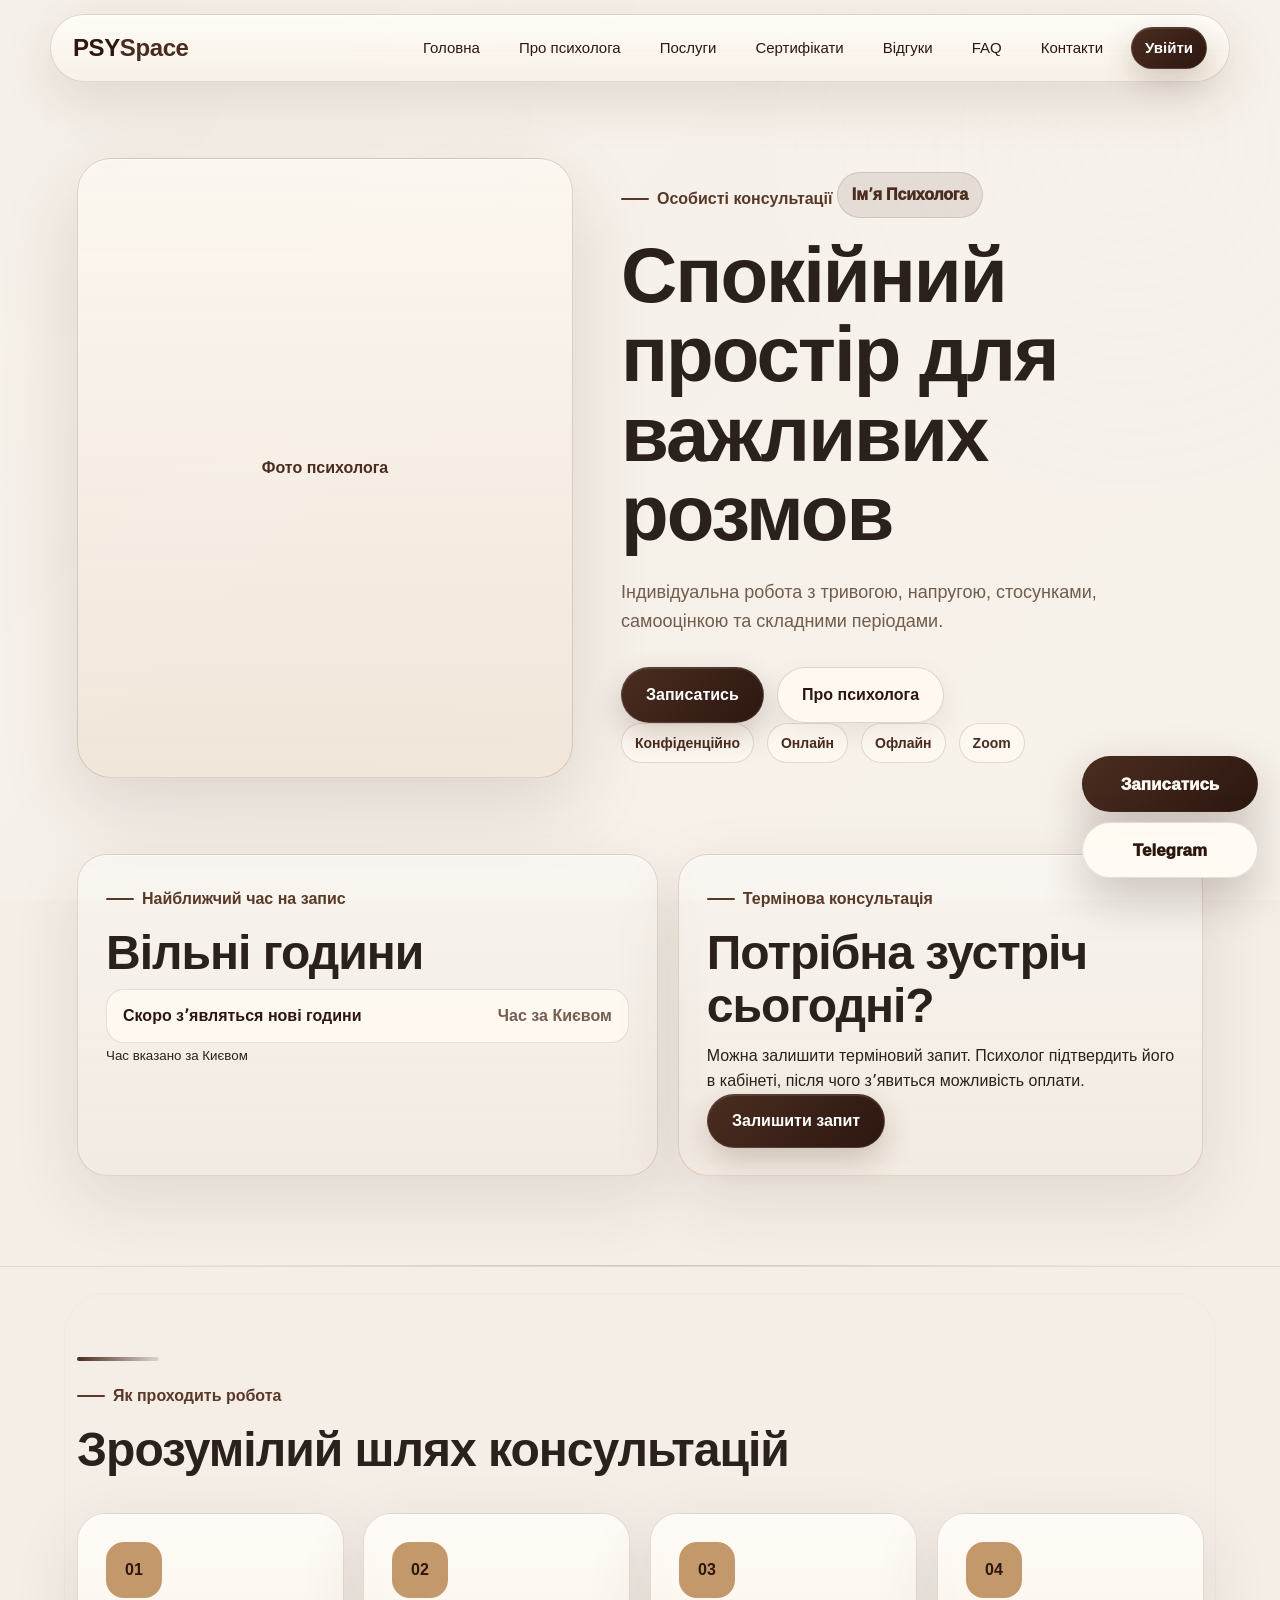
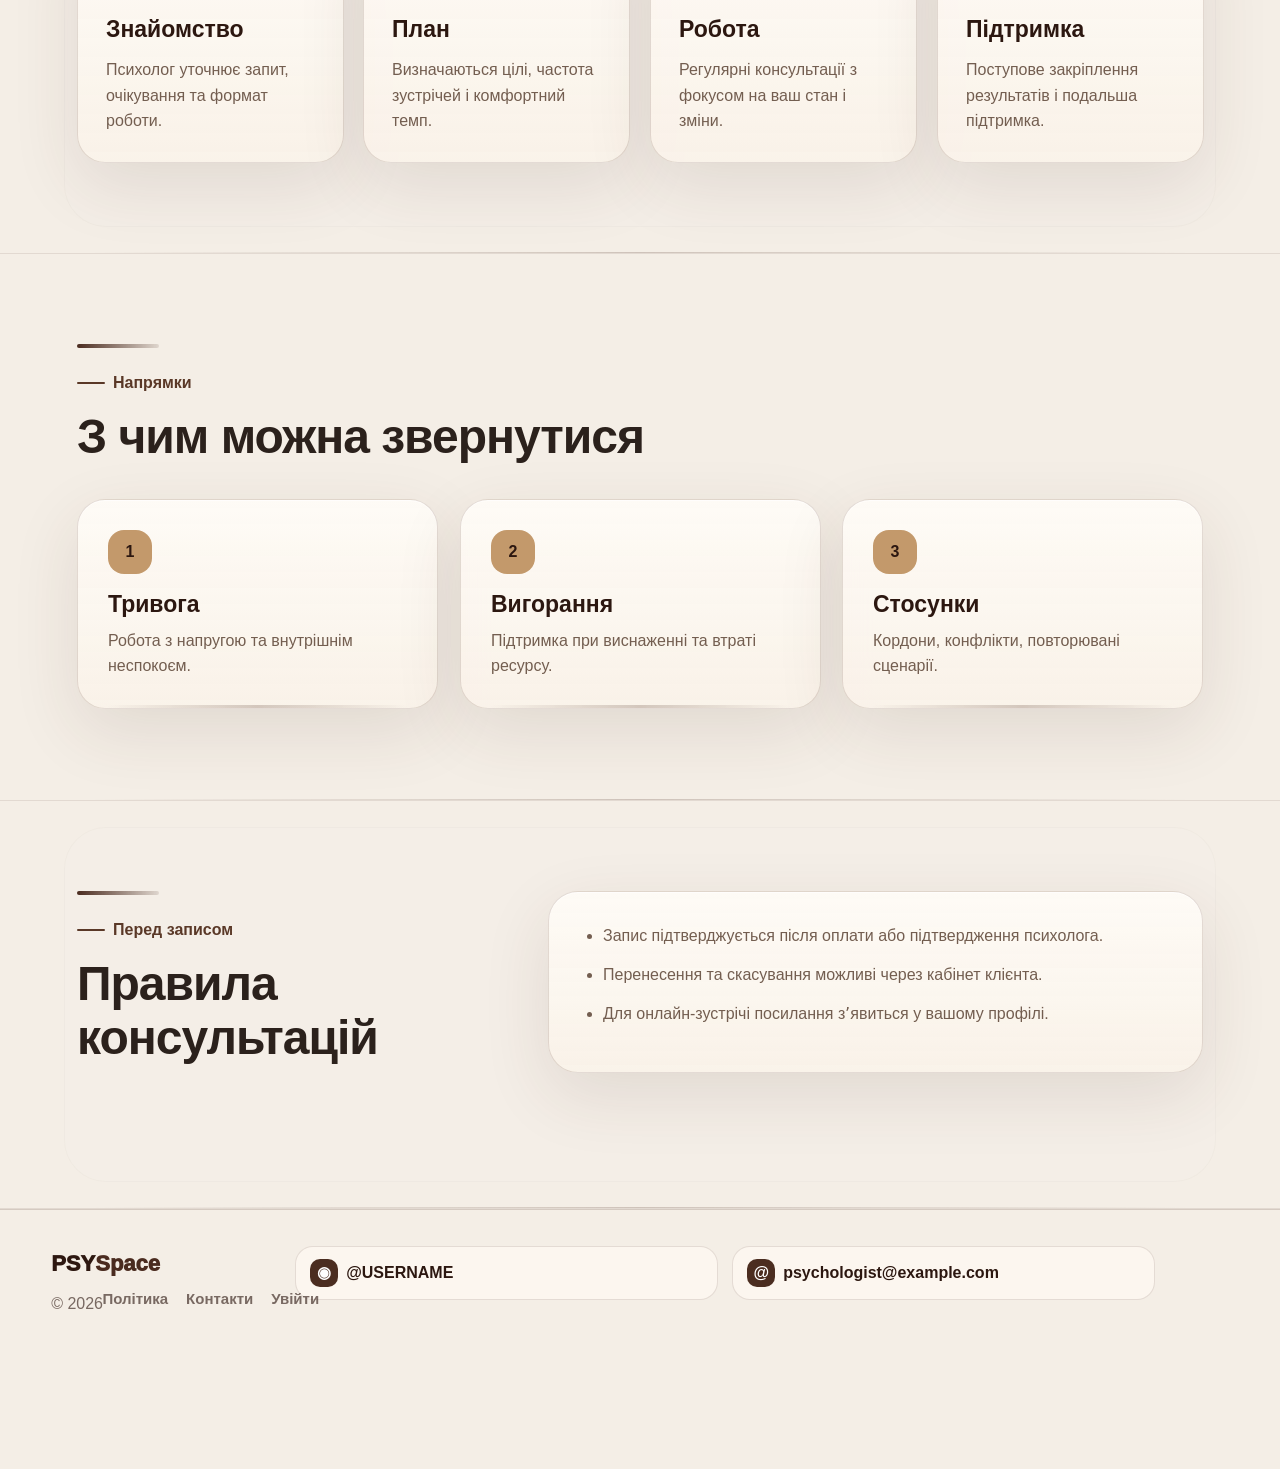
==== index.html @ 3d422db1 "Add files via upload" ====
<!DOCTYPE html>
<html lang="uk">
<head>
<meta charset="UTF-8">
<meta name="viewport" content="width=device-width, initial-scale=1.0">
<title>PSYSpace</title>
<link rel="stylesheet" href="style.css">
</head>
<body class="public">

<header class="header">
  <a class="logo" href="index.html">PSY<span>Space</span></a>
  <button class="menu-btn" id="menuBtn" type="button"><span></span><span></span><span></span></button>
  <nav class="nav" id="nav">
    <a href="index.html">Головна</a>
    <a href="about.html">Про психолога</a>
    <a href="services.html">Послуги</a>
    <a href="certificates.html">Сертифікати</a>
    <a href="reviews.html">Відгуки</a>
    <a href="faq.html">FAQ</a>
    <a href="contacts.html">Контакти</a>
    <a class="nav-chip" href="auth.html">Увійти</a>
  </nav>
</header>

<main>

<section class="hero section home-hero-new">
  <div class="home-photo-frame reveal" id="homePsychologistPhoto">
    <span>Фото психолога</span>
  </div>
  <div class="hero-content reveal">
    <p class="eyebrow" data-site="homeEyebrow">Психологічна підтримка</p>
    <p class="psychologist-name-main" id="homePsychologistName" data-site="psychologistName">Імʼя Психолога</p>
    <h1 data-site="homeTitle">Простір для важливих розмов</h1>
    <p class="hero-text" data-site="homeText">Короткий опис психолога, підходу до роботи та формату консультацій. Цей текст можна редагувати в кабінеті психолога.</p>
    <div class="hero-actions">
      <a class="btn primary" href="services.html#booking">Записатись</a>
      <a class="btn secondary" href="about.html">Про психолога</a>
    </div>
    <div class="trust-row" id="homeTags">
      <span>Конфіденційно</span><span>Онлайн</span><span>Офлайн</span><span>Zoom</span>
    </div>
  </div>
<div class="home-availability-panel reveal" id="homeAvailabilityPanel">
    <div class="home-availability-card">
      <p class="eyebrow">Найближчий час на запис</p>
      <h2>Вільні години</h2>
      <div class="home-slots-list" id="homeNearestSlots"></div>
      <small>Час вказано за Києвом</small>
    </div>
    <div class="home-availability-card urgent-mini">
      <p class="eyebrow">Термінова консультація</p>
      <h2>Потрібна зустріч сьогодні?</h2>
      <p>Можна залишити терміновий запит. Психолог підтвердить його в кабінеті, після чого зʼявиться можливість оплати.</p>
      <a class="btn primary" href="services.html#booking">Залишити запит</a>
    </div>
  </div>
</section>
<section class="section textured-band">
  <div class="section-head reveal"><p class="eyebrow">Як проходить робота</p><h2>Зрозумілий шлях консультацій</h2></div>
  <div class="process-grid" id="therapyStagesGrid">
    <article class="process-card reveal"><span>01</span><h3>Знайомство</h3><p>Психолог уточнює запит, очікування та формат роботи.</p></article>
    <article class="process-card reveal"><span>02</span><h3>План</h3><p>Визначаються цілі, частота зустрічей і комфортний темп.</p></article>
    <article class="process-card reveal"><span>03</span><h3>Робота</h3><p>Регулярні консультації з фокусом на ваш стан і зміни.</p></article>
    <article class="process-card reveal"><span>04</span><h3>Підтримка</h3><p>Поступове закріплення результатів і подальша підтримка.</p></article>
  </div>
</section>
<section class="section">
  <div class="section-head reveal"><p class="eyebrow">Напрямки</p><h2>З чим можна звернутися</h2></div>
  <div class="cards" id="directionsGrid">
    <article class="info-card"><h3>Тривога</h3><p>Робота з напругою та внутрішнім неспокоєм.</p></article>
    <article class="info-card"><h3>Вигорання</h3><p>Підтримка при виснаженні та втраті ресурсу.</p></article>
    <article class="info-card"><h3>Стосунки</h3><p>Кордони, конфлікти, повторювані сценарії.</p></article>
  </div>
</section>

<section class="section textured-band" id="consultationRules">
  <div class="rules-layout">
    <div class="section-head reveal"><p class="eyebrow">Перед записом</p><h2>Правила консультацій</h2></div>
    <div class="rules-card reveal">
      <ul id="rulesList">
        <li>Запис підтверджується після оплати або підтвердження психолога.</li>
        <li>Перенесення та скасування можливі через кабінет клієнта.</li>
        <li>Для онлайн-зустрічі посилання зʼявиться у вашому профілі.</li>
      </ul>
    </div>
  </div>
</section>
</main>
<footer class="footer premium-footer">
  <div class="footer-brand">
    <span class="footer-logo">PSY<span>Space</span></span>
    <p>© 2026</p>
  </div>
  <div class="footer-contacts" id="footerContacts"></div>
  <div class="footer-links"><a href="privacy.html">Політика</a><a href="contacts.html">Контакти</a><a href="auth.html">Увійти</a></div>
</footer>
<div class="fixed-cta" id="fixedCta">
  <a class="fixed-cta-book" href="services.html#booking">Записатись</a>
  <a class="fixed-cta-telegram" id="telegramFloat" href="https://t.me/USERNAME" target="_blank" rel="noopener">Telegram</a>
</div>
<div class="modal" id="appModal"><div class="modal-card"><button class="modal-close" id="modalClose" type="button">×</button><div id="modalBody"></div></div></div>
<script src="script.js"></script>

</body>
</html>
---- style.css ----
:root{--bg:#efe4d5;--bg2:#d9c5ad;--card:rgba(255,248,238,.84);--card2:rgba(255,250,243,.96);--brown:#6f4e37;--brown2:#3f2b1e;--soft:#ead7c0;--green:#8fa984;--gray:#aaa095;--red:#b86f62;--gold:#d4ad62;--text:#2e241d;--muted:#796858;--line:rgba(89,60,38,.16);--shadow:0 24px 70px rgba(63,43,30,.16);--radius:28px;--r2:18px}
*{box-sizing:border-box;margin:0;padding:0}html{scroll-behavior:smooth}body{font-family:-apple-system,BlinkMacSystemFont,"Segoe UI",sans-serif;color:var(--text);line-height:1.6;background:linear-gradient(rgba(239,228,213,.74),rgba(217,197,173,.76)),url("images/beige-texture.jpeg");background-size:cover;background-attachment:fixed;overflow-x:hidden}body:before{content:"";position:fixed;inset:0;pointer-events:none;opacity:.14;background:radial-gradient(circle at 10% 5%,#fff 0 2px,transparent 3px),radial-gradient(circle at 70% 20%,#6f4e37 0 1px,transparent 2px);background-size:90px 90px}
a{text-decoration:none;color:inherit}button,input,select,textarea{font:inherit}.header{position:sticky;top:0;z-index:100;min-height:76px;padding:14px 6%;display:flex;align-items:center;justify-content:space-between;background:rgba(239,228,213,.82);backdrop-filter:blur(20px);border-bottom:1px solid var(--line)}.logo,.footer-logo{font-size:24px;font-weight:900}.logo span,.footer-logo span{color:var(--brown)}.nav{display:flex;align-items:center;gap:17px;font-size:15px}.nav a{color:var(--muted);transition:.25s}.nav a:hover{color:var(--brown2);transform:translateY(-1px)}.nav-chip{padding:8px 13px;border-radius:999px;background:var(--brown);color:#fff!important;font-weight:850}.nav-chip.muted{background:var(--card2);color:var(--brown)!important;border:1px solid var(--line)}.menu-btn{display:none;width:44px;height:44px;border:1px solid var(--line);border-radius:14px;background:var(--card);flex-direction:column;justify-content:center;align-items:center;gap:5px}.menu-btn span{width:22px;height:2px;background:var(--brown2);border-radius:9px;transition:.25s}.menu-btn.active span:nth-child(1){transform:translateY(7px) rotate(45deg)}.menu-btn.active span:nth-child(2){opacity:0}.menu-btn.active span:nth-child(3){transform:translateY(-7px) rotate(-45deg)}.section{position:relative;padding:90px 6%}.compact-top{padding-top:26px}.hero{min-height:calc(100vh - 76px);display:grid;grid-template-columns:1.15fr .85fr;align-items:center;gap:42px}.page-hero{padding-bottom:28px}.eyebrow{display:inline-flex;align-items:center;gap:8px;color:var(--brown);font-weight:900;margin-bottom:14px}.eyebrow:before{content:"";width:28px;height:2px;background:var(--brown);border-radius:99px}h1{max-width:960px;font-size:clamp(40px,6.4vw,78px);line-height:1.02;letter-spacing:-2px;margin-bottom:24px}h2{font-size:clamp(29px,4vw,48px);line-height:1.12;letter-spacing:-1px;margin-bottom:18px}h3{font-size:23px;line-height:1.18;margin-bottom:14px}.hero-text{max-width:720px;color:var(--muted);font-size:18px;margin-bottom:32px}.hero-actions,.trust-row,.mini-info{display:flex;flex-wrap:wrap;gap:13px}.btn{display:inline-flex;min-height:50px;align-items:center;justify-content:center;padding:14px 24px;border:0;border-radius:999px;cursor:pointer;font-weight:900;transition:.25s}.btn.primary{background:var(--brown);color:white}.btn.secondary{background:var(--card2);border:1px solid var(--line);color:var(--brown)}.btn:hover,.floating-book:hover,.telegram-float:hover{transform:translateY(-3px);box-shadow:var(--shadow)}.btn.full{width:100%}.trust-row span,.mini-info span,.service-tag{padding:8px 13px;border-radius:999px;background:var(--card2);color:var(--brown);font-size:14px;font-weight:850;border:1px solid var(--line)}.hero-panel,.info-card,.service-card,.review-card,.cert-card,.text-block,.booking-box,.booking-summary,.login-card,.client-sidebar,.client-content,.admin-sidebar,.admin-content,.admin-card,.review-form-card,.contact-card,.step{background:var(--card);backdrop-filter:blur(22px);border:1px solid var(--line);border-radius:var(--radius);box-shadow:var(--shadow)}.hero-panel,.info-card,.service-card,.review-card,.text-block,.booking-box,.booking-summary,.login-card,.contact-card,.review-form-card,.step{padding:30px}.hero-panel{position:relative;overflow:hidden;animation:floatCard 6s ease-in-out infinite}.soft-orb{position:absolute;width:190px;height:190px;right:-60px;top:-60px;background:radial-gradient(circle,rgba(155,118,83,.28),transparent 70%);border-radius:50%}.section-head{max-width:780px;margin-bottom:36px}.cards{display:grid;grid-template-columns:repeat(3,1fr);gap:22px}.info-card,.service-card,.review-card,.step,.cert-card,.contact-card{transition:.3s}.info-card:hover,.service-card:hover,.review-card:hover,.cert-card:hover,.contact-card:hover{transform:translateY(-6px);box-shadow:0 30px 80px rgba(63,43,30,.22)}.icon-bubble,.step span{width:44px;height:44px;display:inline-flex;align-items:center;justify-content:center;border-radius:16px;background:var(--soft);color:var(--brown2);font-weight:900;margin-bottom:18px}.soft-section{background:rgba(255,250,243,.25)}.steps{display:grid;grid-template-columns:repeat(3,1fr);gap:22px}.split{display:grid;grid-template-columns:1fr 1fr;gap:28px;align-items:center}.photo-placeholder{min-height:430px;display:flex;align-items:center;justify-content:center;border-radius:var(--radius);font-weight:900;color:var(--brown);background:linear-gradient(135deg,rgba(255,250,243,.86),rgba(155,118,83,.25));border:1px solid var(--line);box-shadow:var(--shadow);overflow:hidden}.photo-placeholder img{width:100%;height:100%;object-fit:cover}.check-list{list-style:none;margin-top:20px}.check-list li{margin-bottom:10px;color:var(--muted)}.check-list li:before{content:"✓";color:var(--brown);font-weight:900;margin-right:9px}.price{font-size:28px;font-weight:900;color:var(--brown);margin:22px 0}.booking-layout,.auth-grid,.client-shell{display:grid;grid-template-columns:1fr 1fr;gap:24px;align-items:start}.booking-steps{display:grid;grid-template-columns:repeat(4,1fr);gap:8px;margin-bottom:10px}.booking-steps span{font-size:12px;text-align:center;padding:7px;border-radius:99px;background:var(--soft);color:var(--muted);font-weight:850}.booking-steps span.active{background:var(--brown);color:white}form{display:grid;gap:14px}input,select,textarea{width:100%;padding:15px 16px;border-radius:var(--r2);border:1px solid rgba(89,60,38,.2);background:rgba(255,250,243,.92);color:var(--text);outline:none;transition:.2s}textarea{min-height:112px;resize:vertical}input:focus,select:focus,textarea:focus{border-color:var(--brown);box-shadow:0 0 0 4px rgba(155,118,83,.18)}.booking-result{display:none;margin-top:16px;padding:16px;border-radius:var(--r2);background:rgba(255,250,243,.9);border:1px solid var(--line);color:var(--brown2)}.cert-grid,.contacts-grid{display:grid;grid-template-columns:repeat(3,1fr);gap:22px}.cert-card{min-height:260px;padding:24px;display:flex;flex-direction:column;align-items:center;justify-content:center;text-align:center}.cert-card img{width:100%;height:200px;object-fit:cover;border-radius:18px;margin-bottom:14px}.faq-list{display:grid;gap:14px;max-width:900px}details{padding:22px;border-radius:22px;background:var(--card);border:1px solid var(--line);box-shadow:var(--shadow)}summary{cursor:pointer;font-weight:900}details p{margin-top:12px;color:var(--muted)}.review-form-card{display:none;margin-bottom:24px;max-width:720px}.review-form-card.active{display:block}.footer{padding:36px 6%;display:flex;justify-content:space-between;gap:22px;border-top:1px solid var(--line);color:var(--muted)}.footer-links{display:flex;gap:16px;flex-wrap:wrap}.floating-book,.telegram-float{position:fixed;right:22px;z-index:90;border-radius:999px;font-weight:900;box-shadow:var(--shadow);transition:.25s}.floating-book{bottom:84px;background:var(--brown);color:white;padding:15px 19px}.telegram-float{bottom:22px;background:var(--card2);border:1px solid var(--line);color:var(--brown);padding:14px 18px}.admin .floating-book,.admin .telegram-float,.admin .footer{display:none}.modal{position:fixed;inset:0;background:rgba(46,36,29,.35);backdrop-filter:blur(8px);display:none;align-items:center;justify-content:center;z-index:1000;padding:20px}.modal.active{display:flex}.modal-card{width:min(760px,100%);max-height:88vh;overflow:auto;background:var(--card2);border-radius:28px;padding:28px;position:relative;box-shadow:var(--shadow)}.modal-close{position:absolute;right:16px;top:12px;border:0;background:transparent;font-size:32px;cursor:pointer;color:var(--brown)}.reveal{opacity:0;transform:translateY(22px) scale(.98);transition:opacity .75s ease,transform .75s ease}.reveal.visible{opacity:1;transform:translateY(0) scale(1)}.client-sidebar,.admin-sidebar{padding:20px;position:sticky;top:100px}.client-tab-btn,.tab-btn{width:100%;text-align:left;border:0;background:transparent;border-radius:14px;padding:12px 14px;cursor:pointer;font-weight:900;color:var(--muted);transition:.2s}.client-tab-btn.active,.client-tab-btn:hover,.tab-btn.active,.tab-btn:hover{background:var(--soft);color:var(--brown2)}.client-tab,.admin-tab{display:none}.client-tab.active,.admin-tab.active{display:block;animation:fadeSlide .35s ease}.admin-shell{padding:34px 6%;display:grid;grid-template-columns:280px 1fr;gap:24px}.admin-sidebar{background:var(--card);border:1px solid var(--line);border-radius:var(--radius);box-shadow:var(--shadow)}.admin-content{padding:28px;background:var(--card);border:1px solid var(--line);border-radius:var(--radius);box-shadow:var(--shadow);min-height:70vh}.editor-grid{display:grid;gap:14px;max-width:820px}.admin-list,.booking-list,.next-slots{display:grid;gap:12px;margin-top:16px}.list-item,.booking-item,.slot-item{padding:14px;border-radius:16px;background:rgba(255,250,243,.88);border:1px solid var(--line)}.item-actions{display:flex;gap:8px;flex-wrap:wrap;margin-top:12px}.small-btn{border:1px solid var(--line);background:var(--card2);color:var(--brown);border-radius:999px;padding:8px 12px;cursor:pointer;font-weight:850}.small-btn.danger{color:var(--red)}.small-btn.green{color:var(--green)}.admin-filters,.calendar-top,.calendar-nav,.calendar-legend{display:flex;align-items:center;gap:12px;flex-wrap:wrap}.calendar-top{justify-content:space-between;margin-bottom:16px}.calendar-legend{margin-bottom:12px}.calendar-legend span{padding:7px 11px;border-radius:99px;font-size:13px;font-weight:900}.legend-free{background:var(--gray);color:white}.legend-booked{background:var(--green);color:white}.legend-request{background:var(--gold);color:var(--brown2)}.legend-off{background:var(--red);color:white}.calendar-grid{display:grid;grid-template-columns:repeat(7,1fr);gap:10px;margin-bottom:20px}.calendar-day-name{text-align:center;font-weight:900;color:var(--brown)}.calendar-day{min-height:126px;border:1px solid var(--line);border-radius:18px;background:rgba(255,250,243,.76);padding:10px;cursor:pointer;transition:.2s}.calendar-day:hover{transform:translateY(-3px);box-shadow:var(--shadow)}.calendar-day.other{opacity:.35}.calendar-day.off{background:rgba(184,111,98,.18)}.calendar-day.selected{outline:3px solid rgba(111,78,55,.25)}.day-number{font-weight:900;color:var(--brown);margin-bottom:8px}.slot-chip{display:block;margin:5px 0;padding:5px 7px;border-radius:99px;font-size:12px;font-weight:800;white-space:nowrap;overflow:hidden;text-overflow:ellipsis}.slot-chip.free{background:var(--gray);color:white}.slot-chip.booked{background:var(--green);color:white}.slot-chip.request{background:var(--gold);color:var(--brown2)}.admin-card{padding:22px;margin-top:16px}.slot-form{grid-template-columns:repeat(5,1fr);align-items:end}.legal-text{max-width:900px}@keyframes floatCard{0%,100%{transform:translateY(0)}50%{transform:translateY(-8px)}}@keyframes fadeSlide{from{opacity:0;transform:translateY(10px)}to{opacity:1;transform:translateY(0)}}@media(max-width:1080px){.hero,.split,.booking-layout,.auth-grid,.client-shell,.admin-shell{grid-template-columns:1fr}.cards,.cert-grid,.contacts-grid,.steps{grid-template-columns:repeat(2,1fr)}.admin-sidebar,.client-sidebar{position:static}.slot-form{grid-template-columns:1fr 1fr}}@media(max-width:820px){.header{padding:12px 5%}.menu-btn{display:flex}.nav{position:fixed;top:76px;left:5%;right:5%;display:none;flex-direction:column;align-items:stretch;gap:8px;padding:18px;border-radius:24px;background:var(--card2);box-shadow:var(--shadow);border:1px solid var(--line)}.nav.active{display:flex}.nav a{padding:10px 12px}.section{padding:66px 5%}.hero{padding-top:50px}.cards,.cert-grid,.contacts-grid,.steps{grid-template-columns:1fr}.calendar-grid{grid-template-columns:repeat(2,1fr)}.calendar-day-name{display:none}.admin-shell{padding:22px 5%}.footer{flex-direction:column}.slot-form{grid-template-columns:1fr}h1{letter-spacing:-1px}}


/* === Design upgrade based on the approved stable version === */
body {
  background:
    linear-gradient(rgba(244,235,222,.78), rgba(226,209,188,.82)),
    url("images/beige-texture.jpeg");
  background-size: 560px auto, cover;
  background-attachment: fixed;
}

body::after {
  content: "";
  position: fixed;
  inset: 0;
  pointer-events: none;
  z-index: -1;
  background:
    radial-gradient(circle at 14% 18%, rgba(111,78,55,.10), transparent 28%),
    radial-gradient(circle at 86% 12%, rgba(255,250,243,.45), transparent 26%),
    radial-gradient(circle at 55% 86%, rgba(111,78,55,.08), transparent 30%);
}

.header {
  top: 14px;
  width: min(1180px, calc(100% - 34px));
  margin: 0 auto;
  border-radius: 999px;
  min-height: 68px;
  padding: 12px 22px;
  background: linear-gradient(135deg, rgba(255,250,243,.9), rgba(234,215,192,.84));
  box-shadow: 0 18px 50px rgba(63,43,30,.14);
  border: 1px solid rgba(111,78,55,.18);
}

.nav a:not(.nav-chip) {
  padding: 8px 10px;
  border-radius: 999px;
}

.nav a:not(.nav-chip):hover {
  background: rgba(111,78,55,.08);
}

.section {
  border-bottom: 1px solid rgba(111,78,55,.08);
}

.page-hero::after,
.hero::after {
  content: "";
  position: absolute;
  left: 6%;
  right: 6%;
  bottom: 0;
  height: 1px;
  background: linear-gradient(90deg, transparent, rgba(111,78,55,.22), transparent);
}

.hero-panel,
.info-card,
.service-card,
.review-card,
.cert-card,
.text-block,
.booking-box,
.booking-summary,
.login-card,
.contact-card,
.review-form-card,
.step,
.client-sidebar,
.client-content,
.admin-sidebar,
.admin-content,
.admin-card {
  background: linear-gradient(135deg, rgba(255,250,243,.88), rgba(239,228,213,.76));
  border: 1px solid rgba(111,78,55,.18);
  box-shadow: 0 22px 70px rgba(63,43,30,.13), inset 0 1px 0 rgba(255,255,255,.52);
}

.info-card,
.service-card,
.review-card,
.cert-card,
.contact-card,
.text-block,
.booking-box,
.booking-summary,
.login-card {
  position: relative;
  overflow: hidden;
}

.info-card::before,
.service-card::before,
.review-card::before,
.cert-card::before,
.contact-card::before,
.text-block::before,
.booking-box::before,
.booking-summary::before,
.login-card::before {
  content: "";
  position: absolute;
  inset: 0;
  pointer-events: none;
  opacity: .18;
  background-image: url("images/beige-texture.jpeg");
  background-size: 460px auto;
  mix-blend-mode: multiply;
}

.info-card > *,
.service-card > *,
.review-card > *,
.cert-card > *,
.contact-card > *,
.text-block > *,
.booking-box > *,
.booking-summary > *,
.login-card > * {
  position: relative;
  z-index: 1;
}

.photo-placeholder.instagram-photo-frame {
  min-height: auto;
  aspect-ratio: 1 / 1;
  width: min(520px, 100%);
  margin-inline: auto;
  border-radius: 38px;
  padding: 18px;
  background:
    linear-gradient(135deg, rgba(255,250,243,.84), rgba(234,215,192,.78)),
    url("images/beige-texture.jpeg");
  background-size: cover;
}

.photo-placeholder.instagram-photo-frame::before {
  content: "";
  position: absolute;
  inset: 18px;
  border-radius: 28px;
  border: 1px solid rgba(111,78,55,.16);
  background:
    radial-gradient(circle at 30% 20%, rgba(255,255,255,.36), transparent 30%),
    linear-gradient(135deg, rgba(255,250,243,.55), rgba(111,78,55,.08));
}

.photo-placeholder.instagram-photo-frame span,
.photo-placeholder.instagram-photo-frame small {
  position: relative;
  z-index: 2;
}

.photo-placeholder.instagram-photo-frame small {
  display: block;
  margin-top: 8px;
  color: var(--muted);
}

.photo-placeholder.instagram-photo-frame img {
  position: relative;
  z-index: 2;
  width: 100%;
  height: 100%;
  border-radius: 28px;
  object-fit: cover;
  box-shadow: 0 18px 55px rgba(63,43,30,.18);
}

.split {
  align-items: center;
  border-radius: 42px;
  padding: 46px 6%;
  margin: 0 4%;
  background: rgba(255,250,243,.22);
  border: 1px solid rgba(111,78,55,.10);
}

.certificate-toolbar {
  display: flex;
  gap: 10px;
  flex-wrap: wrap;
  margin-bottom: 28px;
  padding: 12px;
  border-radius: 24px;
  background: rgba(255,250,243,.48);
  border: 1px solid rgba(111,78,55,.12);
  backdrop-filter: blur(18px);
}

.filter-btn {
  border: 1px solid rgba(111,78,55,.14);
  background: rgba(255,250,243,.84);
  color: var(--brown);
  border-radius: 999px;
  padding: 10px 15px;
  cursor: pointer;
  font-weight: 850;
  transition: .22s ease;
}

.filter-btn:hover,
.filter-btn.active {
  background: var(--brown);
  color: white;
  transform: translateY(-2px);
}

.cert-grid-large {
  grid-template-columns: repeat(auto-fill, minmax(220px, 1fr));
}

.cert-card {
  min-height: 250px;
  justify-content: space-between;
  gap: 12px;
}

.cert-card img {
  width: 100%;
  aspect-ratio: 4 / 3;
  height: auto;
  object-fit: cover;
  border-radius: 18px;
}

.cert-card span {
  display: inline-flex;
  align-self: flex-start;
  padding: 7px 11px;
  border-radius: 999px;
  background: rgba(111,78,55,.10);
  color: var(--brown);
  font-size: 13px;
  font-weight: 850;
}

.cert-card .small-btn {
  width: 100%;
  justify-content: center;
}

.hero-content.reveal.visible {
  animation: softSlideLeft .8s ease both;
}

.hero-panel.reveal.visible {
  animation: softSlideRight .8s ease both, floatCard 6s ease-in-out infinite .8s;
}

.info-card.reveal.visible,
.service-card.reveal.visible,
.review-card.reveal.visible,
.cert-card.reveal.visible,
.contact-card.reveal.visible {
  animation: cardRise .65s ease both;
}

#googleClientBtn::before {
  content: "G";
  display: inline-flex;
  align-items: center;
  justify-content: center;
  width: 24px;
  height: 24px;
  border-radius: 50%;
  background: #fff;
  color: #6f4e37;
  font-weight: 900;
  margin-right: 8px;
}

@keyframes softSlideLeft {
  from { opacity: 0; transform: translateX(-22px) translateY(16px); }
  to { opacity: 1; transform: translateX(0) translateY(0); }
}

@keyframes softSlideRight {
  from { opacity: 0; transform: translateX(22px) translateY(16px); }
  to { opacity: 1; transform: translateX(0) translateY(0); }
}

@keyframes cardRise {
  from { opacity: 0; transform: translateY(24px) scale(.98); }
  to { opacity: 1; transform: translateY(0) scale(1); }
}

@media (max-width: 820px) {
  .header {
    top: 8px;
    width: calc(100% - 18px);
    border-radius: 24px;
  }

  .nav {
    top: 86px;
  }

  .split {
    margin: 0 5%;
    padding: 28px 5%;
  }

  .photo-placeholder.instagram-photo-frame {
    width: 100%;
    border-radius: 30px;
  }

  .cert-grid-large {
    grid-template-columns: repeat(auto-fill, minmax(155px, 1fr));
  }
}


/* === Unified login + client profile === */
.unified-auth {
  grid-template-columns: minmax(320px, 560px) minmax(280px, 1fr);
}

.auth-note-card p {
  color: var(--muted);
}

.profile-form {
  max-width: 720px;
}

.profile-preview {
  width: 132px;
  height: 132px;
  border-radius: 32px;
  display: flex;
  align-items: center;
  justify-content: center;
  background:
    linear-gradient(135deg, rgba(255,250,243,.86), rgba(111,78,55,.10)),
    url("images/beige-texture.jpeg");
  border: 1px solid rgba(111,78,55,.16);
  color: var(--brown);
  font-weight: 900;
  overflow: hidden;
  box-shadow: 0 14px 40px rgba(63,43,30,.13);
}

.profile-preview img {
  width: 100%;
  height: 100%;
  object-fit: cover;
}

.client-profile-mini {
  display: flex;
  align-items: center;
  gap: 16px;
}

.client-avatar-small {
  width: 62px;
  height: 62px;
  border-radius: 18px;
  background: var(--soft);
  overflow: hidden;
  display: flex;
  align-items: center;
  justify-content: center;
  color: var(--brown);
  font-weight: 900;
}

.client-avatar-small img {
  width: 100%;
  height: 100%;
  object-fit: cover;
}

@media(max-width: 900px) {
  .unified-auth {
    grid-template-columns: 1fr;
  }
}


/* === Premium chocolate/beige texture upgrade === */
:root {
  --brown:#5a3827;
  --brown2:#2f1d15;
  --choco:#3a2118;
  --cream:#f4eadb;
  --soft:#e3cdb3;
  --line:rgba(58,33,24,.18);
  --shadow:0 26px 80px rgba(47,29,21,.20);
}

body {
  background:
    linear-gradient(rgba(244,234,219,.74), rgba(224,205,181,.78)),
    url("images/beige-texture.jpeg");
  background-size: 580px auto, cover;
  background-attachment: fixed;
}

body::before {
  opacity: .20;
  background:
    radial-gradient(circle at 12% 12%, rgba(58,33,24,.12), transparent 30%),
    radial-gradient(circle at 82% 18%, rgba(255,250,243,.38), transparent 24%),
    radial-gradient(circle at 50% 92%, rgba(58,33,24,.10), transparent 32%);
}

body::after {
  content:"";
  position:fixed;
  inset:0;
  pointer-events:none;
  z-index:-1;
  opacity:.12;
  background-image:url("images/chocolate-texture.jpeg");
  background-size:480px auto;
  mix-blend-mode:multiply;
}

.header {
  top: 14px;
  width: min(1180px, calc(100% - 34px));
  margin: 0 auto;
  border-radius: 999px;
  min-height: 68px;
  padding: 12px 22px;
  background:
    linear-gradient(135deg, rgba(255,250,243,.90), rgba(227,205,179,.86)),
    url("images/beige-texture.jpeg");
  background-size: 420px auto;
  box-shadow: 0 18px 55px rgba(47,29,21,.18);
  border: 1px solid rgba(58,33,24,.20);
}

.logo {
  letter-spacing: -.4px;
}

.nav a:not(.nav-chip) {
  padding: 8px 11px;
  border-radius: 999px;
}

.nav a:not(.nav-chip):hover {
  background: rgba(90,56,39,.10);
}

.nav-chip {
  background: linear-gradient(135deg, var(--brown), var(--choco));
  box-shadow: 0 10px 28px rgba(58,33,24,.20);
}

.section {
  border-bottom: 1px solid rgba(58,33,24,.08);
}

.page-hero::after,
.hero::after {
  content:"";
  position:absolute;
  left:6%;
  right:6%;
  bottom:0;
  height:1px;
  background:linear-gradient(90deg, transparent, rgba(58,33,24,.28), transparent);
}

.hero-panel,
.info-card,
.service-card,
.review-card,
.cert-card,
.text-block,
.booking-box,
.booking-summary,
.login-card,
.contact-card,
.review-form-card,
.step,
.client-sidebar,
.client-content,
.admin-sidebar,
.admin-content,
.admin-card {
  background:
    linear-gradient(135deg, rgba(255,250,243,.88), rgba(232,214,193,.78)),
    url("images/beige-texture.jpeg");
  background-size: 520px auto;
  border: 1px solid rgba(58,33,24,.18);
  box-shadow:
    0 24px 78px rgba(47,29,21,.17),
    inset 0 1px 0 rgba(255,255,255,.54);
}

.info-card,
.service-card,
.review-card,
.cert-card,
.contact-card,
.text-block,
.booking-box,
.booking-summary,
.login-card {
  position:relative;
  overflow:hidden;
}

.info-card::after,
.service-card::after,
.review-card::after,
.cert-card::after,
.contact-card::after,
.text-block::after,
.booking-box::after,
.booking-summary::after,
.login-card::after {
  content:"";
  position:absolute;
  inset:auto -20% -45% -20%;
  height:55%;
  pointer-events:none;
  background:radial-gradient(ellipse at center, rgba(58,33,24,.10), transparent 65%);
}

.info-card > *,
.service-card > *,
.review-card > *,
.cert-card > *,
.contact-card > *,
.text-block > *,
.booking-box > *,
.booking-summary > *,
.login-card > * {
  position:relative;
  z-index:2;
}

.split {
  align-items:center;
  border-radius:42px;
  padding:46px 6%;
  margin:0 4%;
  background:
    linear-gradient(135deg, rgba(255,250,243,.32), rgba(90,56,39,.07)),
    url("images/beige-texture.jpeg");
  background-size:600px auto;
  border:1px solid rgba(58,33,24,.12);
}

.photo-placeholder.instagram-photo-frame {
  min-height:auto;
  aspect-ratio:1 / 1;
  width:min(520px,100%);
  margin-inline:auto;
  border-radius:38px;
  padding:18px;
  background:
    linear-gradient(135deg, rgba(255,250,243,.78), rgba(90,56,39,.13)),
    url("images/beige-texture.jpeg");
  background-size:cover;
  box-shadow: 0 26px 75px rgba(47,29,21,.18);
}

.photo-placeholder.instagram-photo-frame::before {
  content:"";
  position:absolute;
  inset:18px;
  border-radius:28px;
  border:1px solid rgba(58,33,24,.16);
  background:
    radial-gradient(circle at 30% 20%, rgba(255,255,255,.38), transparent 30%),
    linear-gradient(135deg, rgba(255,250,243,.48), rgba(58,33,24,.08));
}

.photo-placeholder.instagram-photo-frame span {
  position:relative;
  z-index:2;
}

.photo-placeholder.instagram-photo-frame img {
  position:relative;
  z-index:2;
  width:100%;
  height:100%;
  border-radius:28px;
  object-fit:cover;
  box-shadow:0 18px 55px rgba(47,29,21,.22);
}

.certificate-toolbar {
  display:flex;
  gap:10px;
  flex-wrap:wrap;
  margin-bottom:28px;
  padding:12px;
  border-radius:24px;
  background:rgba(255,250,243,.50);
  border:1px solid rgba(58,33,24,.14);
  backdrop-filter:blur(18px);
}

.filter-btn {
  border:1px solid rgba(58,33,24,.16);
  background:rgba(255,250,243,.86);
  color:var(--brown);
  border-radius:999px;
  padding:10px 15px;
  cursor:pointer;
  font-weight:850;
  transition:.22s ease;
}

.filter-btn:hover,
.filter-btn.active {
  background:linear-gradient(135deg,var(--brown),var(--choco));
  color:white;
  transform:translateY(-2px);
}

.cert-grid-large,
.cert-grid {
  grid-template-columns:repeat(auto-fill, minmax(220px, 1fr));
}

.cert-card {
  min-height:250px;
  justify-content:space-between;
  gap:12px;
}

.cert-card img {
  width:100%;
  aspect-ratio:4 / 3;
  height:auto;
  object-fit:cover;
  border-radius:18px;
}

.cert-card span {
  display:inline-flex;
  align-self:flex-start;
  padding:7px 11px;
  border-radius:999px;
  background:rgba(90,56,39,.12);
  color:var(--brown);
  font-size:13px;
  font-weight:850;
}

.cert-card .small-btn {
  width:100%;
  justify-content:center;
}

input[type="file"] {
  padding:12px;
  background:rgba(255,250,243,.72);
  border-style:dashed;
}

.hero-content.reveal.visible {
  animation:softSlideLeft .8s ease both;
}

.hero-panel.reveal.visible {
  animation:softSlideRight .8s ease both, floatCard 6s ease-in-out infinite .8s;
}

.info-card.reveal.visible,
.service-card.reveal.visible,
.review-card.reveal.visible,
.cert-card.reveal.visible,
.contact-card.reveal.visible {
  animation:cardRise .65s ease both;
}

@keyframes softSlideLeft {
  from { opacity:0; transform:translateX(-22px) translateY(16px); }
  to { opacity:1; transform:translateX(0) translateY(0); }
}

@keyframes softSlideRight {
  from { opacity:0; transform:translateX(22px) translateY(16px); }
  to { opacity:1; transform:translateX(0) translateY(0); }
}

@keyframes cardRise {
  from { opacity:0; transform:translateY(24px) scale(.98); }
  to { opacity:1; transform:translateY(0) scale(1); }
}

@media(max-width:820px){
  .header {
    top:8px;
    width:calc(100% - 18px);
    border-radius:24px;
  }
  .nav { top:86px; }
  .split {
    margin:0 5%;
    padding:28px 5%;
  }
  .photo-placeholder.instagram-photo-frame {
    width:100%;
    border-radius:30px;
  }
  .cert-grid-large,
  .cert-grid {
    grid-template-columns:repeat(auto-fill, minmax(155px, 1fr));
  }
}


/* === Client profile repair + full-site account navigation === */
.logout-button {
  border: 0;
  cursor: pointer;
  font: inherit;
}

.client-hero {
  padding-bottom: 34px;
}

.client-profile-card {
  display: grid;
  grid-template-columns: 150px 1fr;
  gap: 26px;
  align-items: center;
  padding: 30px;
  border-radius: 36px;
  background:
    linear-gradient(135deg, rgba(255,250,243,.88), rgba(232,214,193,.78)),
    url("images/beige-texture.jpeg");
  background-size: 560px auto;
  border: 1px solid rgba(58,33,24,.16);
  box-shadow: 0 24px 74px rgba(47,29,21,.16);
}

.client-avatar-large {
  width: 150px;
  height: 150px;
  border-radius: 34px;
  display: flex;
  align-items: center;
  justify-content: center;
  background:
    linear-gradient(135deg, rgba(255,250,243,.70), rgba(90,56,39,.15)),
    url("images/beige-texture.jpeg");
  background-size: cover;
  border: 1px solid rgba(58,33,24,.16);
  color: var(--brown);
  font-weight: 900;
  overflow: hidden;
  box-shadow: inset 0 1px 0 rgba(255,255,255,.5), 0 18px 50px rgba(47,29,21,.14);
}

.client-avatar-large img,
.profile-preview img {
  width: 100%;
  height: 100%;
  object-fit: cover;
}

.client-shell {
  grid-template-columns: 280px minmax(0, 1fr);
}

.client-sidebar {
  align-self: start;
}

.client-content {
  min-height: 520px;
}

.profile-row {
  display: flex;
  gap: 18px;
  align-items: center;
}

.profile-file-box {
  display: grid;
  gap: 8px;
  flex: 1;
}

.profile-file-box label {
  font-weight: 900;
  color: var(--brown);
}

.profile-preview {
  flex: 0 0 auto;
}

.booking-item {
  transition: .24s ease;
}

.booking-item:hover {
  transform: translateY(-3px);
  box-shadow: 0 18px 46px rgba(47,29,21,.13);
}

.client-main-action {
  display: flex;
  flex-wrap: wrap;
  gap: 10px;
  margin-top: 16px;
}

.footer-logo {
  cursor: default;
}

@media(max-width: 820px) {
  .client-profile-card {
    grid-template-columns: 1fr;
  }

  .client-avatar-large {
    width: 116px;
    height: 116px;
    border-radius: 26px;
  }

  .client-shell {
    grid-template-columns: 1fr;
  }

  .profile-row {
    align-items: flex-start;
    flex-direction: column;
  }
}


/* === Smooth animation fix: no shaking, softer movement === */
html {
  scroll-behavior: smooth;
}

* {
  -webkit-tap-highlight-color: transparent;
}

.reveal {
  opacity: 0;
  transform: translate3d(0, 18px, 0);
  transition:
    opacity .9s cubic-bezier(.22, 1, .36, 1),
    transform .9s cubic-bezier(.22, 1, .36, 1);
  will-change: opacity, transform;
}

.reveal.visible {
  opacity: 1;
  transform: translate3d(0, 0, 0);
}

/* Stop conflicting double animations that caused shaking */
.hero-content.reveal.visible,
.hero-panel.reveal.visible,
.info-card.reveal.visible,
.service-card.reveal.visible,
.review-card.reveal.visible,
.cert-card.reveal.visible,
.contact-card.reveal.visible {
  animation: none !important;
}

/* Keep hero alive, but very subtle and stable */
.hero-panel {
  animation: none !important;
  transform: translate3d(0,0,0);
}

.hero-panel::after {
  content: "";
  position: absolute;
  inset: 0;
  pointer-events: none;
  border-radius: inherit;
  background: radial-gradient(circle at 72% 18%, rgba(255,255,255,.28), transparent 28%);
  opacity: .65;
}

/* Smooth hover only, no jump */
.info-card,
.service-card,
.review-card,
.cert-card,
.contact-card,
.btn,
.small-btn,
.floating-book,
.telegram-float,
.calendar-day,
.booking-item,
.tab-btn,
.client-tab-btn,
.filter-btn {
  transition:
    transform .34s cubic-bezier(.22, 1, .36, 1),
    box-shadow .34s cubic-bezier(.22, 1, .36, 1),
    background-color .34s cubic-bezier(.22, 1, .36, 1),
    color .34s cubic-bezier(.22, 1, .36, 1),
    border-color .34s cubic-bezier(.22, 1, .36, 1);
  will-change: transform;
}

.info-card:hover,
.service-card:hover,
.review-card:hover,
.cert-card:hover,
.contact-card:hover,
.calendar-day:hover,
.booking-item:hover {
  transform: translate3d(0, -4px, 0);
}

.btn:hover,
.small-btn:hover,
.floating-book:hover,
.telegram-float:hover,
.filter-btn:hover {
  transform: translate3d(0, -2px, 0);
}

/* Smooth tab opening */
.client-tab.active,
.admin-tab.active {
  animation: smoothTab .42s cubic-bezier(.22, 1, .36, 1) both !important;
}

@keyframes smoothTab {
  from {
    opacity: 0;
    transform: translate3d(0, 10px, 0);
  }
  to {
    opacity: 1;
    transform: translate3d(0, 0, 0);
  }
}

/* Modal smooth open */
.modal.active .modal-card {
  animation: smoothModal .36s cubic-bezier(.22, 1, .36, 1) both;
}

@keyframes smoothModal {
  from {
    opacity: 0;
    transform: translate3d(0, 14px, 0) scale(.985);
  }
  to {
    opacity: 1;
    transform: translate3d(0, 0, 0) scale(1);
  }
}

/* Mobile: even less movement */
@media (max-width: 820px) {
  .reveal {
    transform: translate3d(0, 12px, 0);
    transition-duration: .72s;
  }

  .info-card:hover,
  .service-card:hover,
  .review-card:hover,
  .cert-card:hover,
  .contact-card:hover,
  .calendar-day:hover,
  .booking-item:hover,
  .btn:hover,
  .small-btn:hover {
    transform: none;
  }
}

/* Respect reduced motion */
@media (prefers-reduced-motion: reduce) {
  *,
  *::before,
  *::after {
    animation: none !important;
    transition: none !important;
    scroll-behavior: auto !important;
  }
}


/* =========================================================
   FINAL FIX: clear texture, more brown, no ugly gradients
   ========================================================= */
:root {
  --bg: #d7b892;
  --bg2: #c59f73;
  --brown: #5a3827;
  --brown2: #2b1912;
  --choco: #3a2118;
  --choco2: #24130d;
  --cream: #f0dfc8;
  --cream2: #ddbd95;
  --soft: #c99865;
  --text: #2b1e17;
  --muted: #6a5140;
  --line: rgba(43,25,18,.25);
  --shadow: 0 28px 82px rgba(36,19,13,.24);
}

/* Strong texture, soft overlay, NO harsh gradient */
body {
  color: var(--text);
  background-color: #d1ad82 !important;
  background-image:
    linear-gradient(rgba(216,184,146,.58), rgba(216,184,146,.58)),
    url("images/site-texture.jpeg") !important;
  background-size: auto, 430px auto !important;
  background-repeat: repeat, repeat !important;
  background-attachment: fixed, fixed !important;
}

body::before {
  content: "";
  position: fixed;
  inset: 0;
  pointer-events: none;
  z-index: -2;
  opacity: .42 !important;
  background-image: url("images/site-texture.jpeg") !important;
  background-size: 300px auto !important;
  mix-blend-mode: multiply;
}

body::after {
  content: "";
  position: fixed;
  inset: 0;
  pointer-events: none;
  z-index: -1;
  background: rgba(90,56,39,.04) !important;
}

/* Top menu: clear, separated, more chocolate */
.header {
  top: 14px;
  width: min(1180px, calc(100% - 34px));
  margin: 0 auto;
  border-radius: 999px;
  min-height: 68px;
  padding: 12px 22px;
  background-color: rgba(231,205,171,.90) !important;
  background-image:
    linear-gradient(rgba(255,246,232,.55), rgba(213,177,132,.55)),
    url("images/site-texture.jpeg") !important;
  background-size: auto, 360px auto !important;
  background-blend-mode: normal, multiply;
  box-shadow: 0 20px 62px rgba(36,19,13,.28);
  border: 1px solid rgba(43,25,18,.32);
}

.logo,
.footer-logo {
  color: var(--brown2);
}

.logo span,
.footer-logo span {
  color: var(--brown);
}

.nav a:not(.nav-chip) {
  padding: 8px 11px;
  border-radius: 999px;
  color: var(--brown2);
}

.nav a:not(.nav-chip):hover {
  background: rgba(58,33,24,.14);
}

.nav-chip {
  background: #3a2118 !important;
  color: #fff !important;
  box-shadow: 0 12px 32px rgba(36,19,13,.26);
}

.nav-chip.muted {
  color: var(--choco) !important;
  background: rgba(244,226,201,.82) !important;
  border: 1px solid rgba(43,25,18,.20);
}

/* Hide old auth info if browser cached old HTML */
.auth-note-card,
.unified-auth > .login-card:nth-child(2),
.single-auth > .login-card:nth-child(2) {
  display: none !important;
}

.auth-grid.single-auth,
.unified-auth.single-auth {
  grid-template-columns: minmax(320px, 560px) !important;
  justify-content: center;
}

/* No global ugly section gradients */
.section,
.soft-section {
  background: transparent !important;
  border-bottom: 1px solid rgba(43,25,18,.14);
}

.page-hero::after,
.hero::after {
  content: "";
  position: absolute;
  left: 6%;
  right: 6%;
  bottom: 0;
  height: 1px;
  background: rgba(43,25,18,.24);
}

/* Cards: brown/cream material with visible texture */
.hero-panel,
.info-card,
.service-card,
.review-card,
.cert-card,
.text-block,
.booking-box,
.booking-summary,
.login-card,
.contact-card,
.review-form-card,
.step,
.client-sidebar,
.client-content,
.admin-sidebar,
.admin-content,
.admin-card,
.client-profile-card {
  background-color: rgba(236,210,176,.88) !important;
  background-image:
    linear-gradient(rgba(255,242,222,.45), rgba(210,171,124,.35)),
    url("images/site-texture.jpeg") !important;
  background-size: auto, 380px auto !important;
  background-blend-mode: normal, multiply;
  border: 1px solid rgba(43,25,18,.25) !important;
  box-shadow:
    0 26px 82px rgba(36,19,13,.20),
    inset 0 1px 0 rgba(255,255,255,.38) !important;
}

.info-card,
.service-card,
.review-card,
.cert-card,
.contact-card,
.text-block,
.booking-box,
.booking-summary,
.login-card {
  position: relative;
  overflow: hidden;
}

.info-card::before,
.service-card::before,
.review-card::before,
.cert-card::before,
.contact-card::before,
.text-block::before,
.booking-box::before,
.booking-summary::before,
.login-card::before {
  content: "";
  position: absolute;
  inset: 0;
  pointer-events: none;
  opacity: .34 !important;
  background-image: url("images/site-texture.jpeg") !important;
  background-size: 260px auto !important;
  mix-blend-mode: multiply;
}

.info-card > *,
.service-card > *,
.review-card > *,
.cert-card > *,
.contact-card > *,
.text-block > *,
.booking-box > *,
.booking-summary > *,
.login-card > * {
  position: relative;
  z-index: 2;
}

.btn.primary,
.filter-btn.active,
.filter-btn:hover {
  background: #3a2118 !important;
  color: white !important;
}

.btn.secondary,
.small-btn,
.filter-btn {
  background: rgba(244,226,201,.82) !important;
  border-color: rgba(43,25,18,.22) !important;
  color: var(--brown2) !important;
}

input,
select,
textarea {
  background: rgba(247,230,207,.88) !important;
  border-color: rgba(43,25,18,.24) !important;
}

.photo-placeholder.instagram-photo-frame {
  background-color: rgba(226,194,154,.88) !important;
  background-image:
    linear-gradient(rgba(255,242,222,.40), rgba(196,151,100,.24)),
    url("images/site-texture.jpeg") !important;
  background-size: auto, 360px auto !important;
  background-blend-mode: normal, multiply;
}

.photo-placeholder.instagram-photo-frame::before {
  background: rgba(255,242,222,.22) !important;
}

/* certificate layout */
.certificate-toolbar {
  display: flex;
  gap: 10px;
  flex-wrap: wrap;
  margin-bottom: 28px;
  padding: 12px;
  border-radius: 24px;
  background: rgba(236,210,176,.70);
  border: 1px solid rgba(43,25,18,.18);
  backdrop-filter: blur(14px);
}

.cert-grid-large,
.cert-grid {
  grid-template-columns: repeat(auto-fill, minmax(220px, 1fr));
}

.cert-card {
  min-height: 250px;
  justify-content: space-between;
  gap: 12px;
}

.cert-card img {
  width: 100%;
  aspect-ratio: 4 / 3;
  height: auto;
  object-fit: cover;
  border-radius: 18px;
}

.cert-card span {
  display: inline-flex;
  align-self: flex-start;
  padding: 7px 11px;
  border-radius: 999px;
  background: rgba(58,33,24,.14);
  color: var(--brown2);
  font-size: 13px;
  font-weight: 850;
}

.logout-button {
  border: 0;
  cursor: pointer;
  font: inherit;
}

/* client profile */
.client-hero {
  padding-bottom: 34px;
}

.client-profile-card {
  display: grid;
  grid-template-columns: 150px 1fr;
  gap: 26px;
  align-items: center;
  padding: 30px;
  border-radius: 36px;
}

.client-avatar-large,
.profile-preview {
  width: 150px;
  height: 150px;
  border-radius: 34px;
  display: flex;
  align-items: center;
  justify-content: center;
  background-color: rgba(224,190,148,.90);
  background-image: url("images/site-texture.jpeg");
  background-size: 300px auto;
  border: 1px solid rgba(43,25,18,.22);
  color: var(--brown2);
  font-weight: 900;
  overflow: hidden;
}

.profile-preview {
  width: 132px;
  height: 132px;
}

.client-avatar-large img,
.profile-preview img {
  width: 100%;
  height: 100%;
  object-fit: cover;
}

.client-shell {
  grid-template-columns: 280px minmax(0,1fr);
}

.profile-row {
  display: flex;
  gap: 18px;
  align-items: center;
}

.profile-file-box {
  display: grid;
  gap: 8px;
  flex: 1;
}

.profile-file-box label {
  font-weight: 900;
  color: var(--brown2);
}

/* Smooth only, no shake */
.reveal {
  opacity: 0;
  transform: translate3d(0, 12px, 0);
  transition:
    opacity .85s cubic-bezier(.22, 1, .36, 1),
    transform .85s cubic-bezier(.22, 1, .36, 1);
  will-change: opacity, transform;
}

.reveal.visible {
  opacity: 1;
  transform: translate3d(0,0,0);
}

.hero-content.reveal.visible,
.hero-panel.reveal.visible,
.info-card.reveal.visible,
.service-card.reveal.visible,
.review-card.reveal.visible,
.cert-card.reveal.visible,
.contact-card.reveal.visible {
  animation: none !important;
}

.hero-panel {
  animation: none !important;
}

.info-card,
.service-card,
.review-card,
.cert-card,
.contact-card,
.btn,
.small-btn,
.calendar-day,
.booking-item,
.tab-btn,
.client-tab-btn,
.filter-btn {
  transition:
    transform .32s cubic-bezier(.22, 1, .36, 1),
    box-shadow .32s cubic-bezier(.22, 1, .36, 1),
    background-color .32s cubic-bezier(.22, 1, .36, 1),
    color .32s cubic-bezier(.22, 1, .36, 1);
}

.info-card:hover,
.service-card:hover,
.review-card:hover,
.cert-card:hover,
.contact-card:hover,
.calendar-day:hover,
.booking-item:hover {
  transform: translate3d(0,-3px,0);
}

.btn:hover,
.small-btn:hover,
.filter-btn:hover {
  transform: translate3d(0,-2px,0);
}

.client-tab.active,
.admin-tab.active {
  animation: smoothTab .36s cubic-bezier(.22, 1, .36, 1) both !important;
}

@keyframes smoothTab {
  from { opacity: 0; transform: translate3d(0, 8px, 0); }
  to { opacity: 1; transform: translate3d(0, 0, 0); }
}

@media(max-width:820px) {
  .header {
    top: 8px;
    width: calc(100% - 18px);
    border-radius: 24px;
  }

  .nav {
    top: 86px;
  }

  .client-profile-card,
  .client-shell {
    grid-template-columns: 1fr;
  }

  .client-avatar-large {
    width: 116px;
    height: 116px;
    border-radius: 26px;
  }

  .profile-row {
    flex-direction: column;
    align-items: flex-start;
  }

  .cert-grid-large,
  .cert-grid {
    grid-template-columns: repeat(auto-fill, minmax(155px, 1fr));
  }

  .info-card:hover,
  .service-card:hover,
  .review-card:hover,
  .cert-card:hover,
  .contact-card:hover,
  .btn:hover,
  .small-btn:hover {
    transform: none;
  }
}


/* =========================================================
   RESTORED PREMIUM LIGHT DESIGN
   Main: beige textured. Accents: chocolate.
   ========================================================= */

:root {
  --light-bg: #eee3d2;
  --light-bg-2: #e7d7c1;
  --paper: #f6eee3;
  --paper-2: #ead9c3;
  --choco: #4a2b1f;
  --choco-2: #2d1710;
  --caramel: #c9965f;
  --text: #2d211b;
  --muted: #725c4b;
  --line: rgba(74,43,31,.18);
  --soft-shadow: 0 22px 70px rgba(74,43,31,.13);
}

/* Light beige background with clearly visible paper texture */
body {
  color: var(--text) !important;
  background-color: var(--light-bg) !important;
  background-image:
    linear-gradient(rgba(238,227,210,.78), rgba(238,227,210,.78)),
    url("images/paper-texture.jpeg"),
    url("images/main-beige.jpeg") !important;
  background-size: auto, 310px auto, cover !important;
  background-repeat: repeat, repeat, no-repeat !important;
  background-attachment: fixed, fixed, fixed !important;
}

body::before {
  content: "";
  position: fixed;
  inset: 0;
  pointer-events: none;
  z-index: -2;
  opacity: .42 !important;
  background-image: url("images/paper-texture.jpeg") !important;
  background-size: 220px auto !important;
  mix-blend-mode: multiply;
}

body::after {
  content: "";
  position: fixed;
  inset: 0;
  pointer-events: none;
  z-index: -1;
  background:
    radial-gradient(circle at 12% 10%, rgba(74,43,31,.07), transparent 30%),
    radial-gradient(circle at 88% 18%, rgba(255,250,242,.46), transparent 28%),
    radial-gradient(circle at 50% 96%, rgba(74,43,31,.055), transparent 35%) !important;
}

/* Header light, premium, separated */
.header {
  top: 14px !important;
  width: min(1180px, calc(100% - 34px)) !important;
  margin: 0 auto !important;
  border-radius: 999px !important;
  min-height: 68px !important;
  padding: 12px 22px !important;
  background-color: rgba(246,238,227,.88) !important;
  background-image:
    linear-gradient(rgba(255,250,242,.58), rgba(234,218,195,.56)),
    url("images/paper-texture.jpeg") !important;
  background-size: auto, 240px auto !important;
  background-blend-mode: normal, multiply !important;
  border: 1px solid rgba(74,43,31,.16) !important;
  box-shadow:
    0 18px 55px rgba(74,43,31,.15),
    inset 0 1px 0 rgba(255,255,255,.62) !important;
}

.logo,
.footer-logo {
  color: var(--choco-2) !important;
}

.logo span,
.footer-logo span {
  color: var(--choco) !important;
}

.nav a:not(.nav-chip) {
  color: var(--choco-2) !important;
  padding: 8px 11px !important;
  border-radius: 999px !important;
}

.nav a:not(.nav-chip):hover {
  background: rgba(74,43,31,.09) !important;
}

/* Buttons / important accents are chocolate */
.nav-chip,
.btn.primary,
.filter-btn.active {
  background: linear-gradient(135deg, var(--choco), var(--choco-2)) !important;
  color: #fff !important;
  border: 1px solid rgba(255,255,255,.10) !important;
  box-shadow:
    0 12px 30px rgba(74,43,31,.22),
    inset 0 1px 0 rgba(255,255,255,.10) !important;
}

.nav-chip.muted,
.btn.secondary,
.small-btn,
.filter-btn {
  background: rgba(250,244,236,.86) !important;
  color: var(--choco-2) !important;
  border: 1px solid rgba(74,43,31,.18) !important;
  box-shadow: 0 10px 26px rgba(74,43,31,.08) !important;
}

/* Cards/windows: LIGHT beige, not dark, with visible texture */
.hero-panel,
.info-card,
.service-card,
.review-card,
.cert-card,
.text-block,
.booking-box,
.booking-summary,
.login-card,
.contact-card,
.review-form-card,
.step,
.client-sidebar,
.client-content,
.admin-sidebar,
.admin-content,
.admin-card,
.client-profile-card,
details,
.list-item,
.booking-item,
.slot-item {
  color: var(--text) !important;
  background-color: rgba(246,238,227,.88) !important;
  background-image:
    linear-gradient(rgba(255,250,242,.50), rgba(234,218,195,.45)),
    url("images/paper-texture.jpeg") !important;
  background-size: auto, 260px auto !important;
  background-repeat: repeat, repeat !important;
  background-blend-mode: normal, multiply !important;
  border: 1px solid rgba(74,43,31,.16) !important;
  box-shadow:
    0 22px 68px rgba(74,43,31,.12),
    inset 0 1px 0 rgba(255,255,255,.62) !important;
}

.info-card,
.service-card,
.review-card,
.cert-card,
.contact-card,
.text-block,
.booking-box,
.booking-summary,
.login-card,
.hero-panel {
  position: relative;
  overflow: hidden;
}

.info-card::before,
.service-card::before,
.review-card::before,
.cert-card::before,
.contact-card::before,
.text-block::before,
.booking-box::before,
.booking-summary::before,
.login-card::before,
.hero-panel::before {
  content: "";
  position: absolute;
  inset: 0;
  pointer-events: none;
  opacity: .32 !important;
  background-image: url("images/paper-texture.jpeg") !important;
  background-size: 190px auto !important;
  mix-blend-mode: multiply;
}

/* Subtle chocolate decorative underline/texture lines */
.info-card::after,
.service-card::after,
.review-card::after,
.cert-card::after,
.contact-card::after,
.text-block::after,
.booking-box::after,
.booking-summary::after,
.login-card::after,
.hero-panel::after {
  content: "";
  position: absolute;
  left: 28px;
  right: 28px;
  bottom: 0;
  height: 3px;
  background: linear-gradient(90deg, transparent, rgba(74,43,31,.22), transparent);
  pointer-events: none;
}

.info-card > *,
.service-card > *,
.review-card > *,
.cert-card > *,
.contact-card > *,
.text-block > *,
.booking-box > *,
.booking-summary > *,
.login-card > *,
.hero-panel > * {
  position: relative;
  z-index: 2;
}

/* Text colors back to dark chocolate */
.hero-panel p,
.info-card p,
.service-card p,
.review-card p,
.cert-card p,
.text-block p,
.booking-box p,
.booking-summary p,
.login-card p,
.contact-card p,
.review-form-card p,
.step p,
.client-sidebar p,
.client-content p,
.admin-sidebar p,
.admin-content p,
.admin-card p,
details p,
.list-item p,
.booking-item,
.slot-item {
  color: var(--muted) !important;
}

.hero-panel h1,
.hero-panel h2,
.hero-panel h3,
.info-card h1,
.info-card h2,
.info-card h3,
.service-card h1,
.service-card h2,
.service-card h3,
.review-card h1,
.review-card h2,
.review-card h3,
.cert-card h1,
.cert-card h2,
.cert-card h3,
.text-block h1,
.text-block h2,
.text-block h3,
.booking-box h1,
.booking-box h2,
.booking-box h3,
.booking-summary h1,
.booking-summary h2,
.booking-summary h3,
.login-card h1,
.login-card h2,
.login-card h3,
.contact-card h1,
.contact-card h2,
.contact-card h3,
.client-content h1,
.client-content h2,
.client-content h3,
.admin-content h1,
.admin-content h2,
.admin-content h3,
.admin-card h1,
.admin-card h2,
.admin-card h3,
details summary,
.list-item strong,
.booking-item strong,
.slot-item strong {
  color: var(--choco-2) !important;
}

/* Icon bubbles/cert tags use caramel + chocolate */
.icon-bubble,
.step span {
  background: var(--caramel) !important;
  color: var(--choco-2) !important;
}

.cert-card span,
.service-tag,
.trust-row span,
.mini-info span {
  background: rgba(255,250,242,.74) !important;
  color: var(--choco) !important;
  border: 1px solid rgba(74,43,31,.15) !important;
}

/* Inputs readable and clean */
input,
select,
textarea {
  background: rgba(255,250,244,.92) !important;
  color: var(--choco-2) !important;
  border: 1px solid rgba(74,43,31,.18) !important;
  box-shadow: inset 0 1px 0 rgba(255,255,255,.62) !important;
}

input::placeholder,
textarea::placeholder {
  color: rgba(74,43,31,.55) !important;
}

/* Photo placeholders light but framed with chocolate */
.photo-placeholder.instagram-photo-frame,
.photo-placeholder,
.client-avatar-large,
.profile-preview {
  background-color: rgba(246,238,227,.88) !important;
  background-image:
    linear-gradient(rgba(255,250,242,.45), rgba(234,218,195,.35)),
    url("images/paper-texture.jpeg") !important;
  background-size: auto, 240px auto !important;
  color: var(--choco) !important;
  border: 1px solid rgba(74,43,31,.18) !important;
}

/* Calendar back to light cards */
.calendar-day {
  background:
    linear-gradient(rgba(255,250,242,.50), rgba(234,218,195,.45)),
    url("images/paper-texture.jpeg") !important;
  background-size: auto, 230px auto !important;
  color: var(--choco-2) !important;
  border-color: rgba(74,43,31,.16) !important;
}

.calendar-day-name,
.day-number {
  color: var(--choco-2) !important;
}

/* More texture/separation without empty feeling */
.section {
  border-bottom: 1px solid rgba(74,43,31,.10) !important;
}

.section::after {
  content: "";
  position: absolute;
  left: 7%;
  right: 7%;
  bottom: 0;
  height: 1px;
  background: linear-gradient(90deg, transparent, rgba(74,43,31,.22), transparent) !important;
}

.page-hero::before,
.section-head::before {
  content: "";
  display: block;
  width: 82px;
  height: 4px;
  border-radius: 999px;
  margin-bottom: 18px;
  background: linear-gradient(90deg, var(--choco), rgba(74,43,31,.12));
}

/* Auth: one clean login, no old text */
.auth-note-card,
.unified-auth > .login-card:nth-child(2),
.single-auth > .login-card:nth-child(2) {
  display: none !important;
}

.auth-grid.single-auth,
.unified-auth.single-auth {
  grid-template-columns: minmax(320px, 560px) !important;
  justify-content: center !important;
}

/* Smooth professional animation */
.reveal {
  opacity: 0;
  transform: translate3d(0, 16px, 0) scale(.99);
  transition:
    opacity .92s cubic-bezier(.22, 1, .36, 1),
    transform .92s cubic-bezier(.22, 1, .36, 1);
  will-change: opacity, transform;
}

.reveal.visible {
  opacity: 1;
  transform: translate3d(0, 0, 0) scale(1);
}

.hero-content.reveal.visible,
.hero-panel.reveal.visible,
.info-card.reveal.visible,
.service-card.reveal.visible,
.review-card.reveal.visible,
.cert-card.reveal.visible,
.contact-card.reveal.visible,
.client-profile-card.reveal.visible {
  animation: none !important;
}

.hero-panel,
.client-profile-card {
  animation: none !important;
}

.info-card,
.service-card,
.review-card,
.cert-card,
.contact-card,
.hero-panel,
.client-profile-card,
.admin-card,
.booking-item,
.calendar-day,
.btn,
.small-btn,
.nav a,
.filter-btn {
  transition:
    transform .38s cubic-bezier(.22, 1, .36, 1),
    box-shadow .38s cubic-bezier(.22, 1, .36, 1),
    background-color .38s cubic-bezier(.22, 1, .36, 1),
    color .38s cubic-bezier(.22, 1, .36, 1);
}

.info-card:hover,
.service-card:hover,
.review-card:hover,
.cert-card:hover,
.contact-card:hover,
.hero-panel:hover,
.client-profile-card:hover,
.calendar-day:hover,
.booking-item:hover {
  transform: translate3d(0, -4px, 0);
  box-shadow:
    0 28px 78px rgba(74,43,31,.16),
    inset 0 1px 0 rgba(255,255,255,.70) !important;
}

.btn:hover,
.small-btn:hover,
.filter-btn:hover,
.nav a:hover {
  transform: translate3d(0, -2px, 0);
}

/* Mobile polish */
@media(max-width: 820px) {
  .header {
    top: 10px !important;
    width: calc(100% - 28px) !important;
    min-height: 66px !important;
    padding: 10px 16px !important;
    border-radius: 28px !important;
  }

  .nav {
    top: 88px !important;
    left: 14px !important;
    right: 14px !important;
    background:
      linear-gradient(rgba(246,238,227,.94), rgba(234,218,195,.94)),
      url("images/paper-texture.jpeg") !important;
    background-size: auto, 230px auto !important;
  }

  .nav a:not(.nav-chip) {
    color: var(--choco-2) !important;
  }

  .section {
    padding-left: 22px !important;
    padding-right: 22px !important;
  }

  .info-card,
  .service-card,
  .review-card,
  .cert-card,
  .contact-card,
  .hero-panel,
  .booking-box,
  .booking-summary,
  .login-card,
  .text-block,
  .client-profile-card {
    border-radius: 30px !important;
    padding: 28px !important;
  }
}


/* =========================================================
   FINAL COMPLETE UI: light premium, visible cardboard texture
   ========================================================= */
:root {
  --final-bg: #f4eee6;
  --final-bg-2: #eee3d5;
  --final-card: rgba(255,250,243,.86);
  --final-card-2: rgba(241,230,216,.78);
  --final-choco: #4b2d20;
  --final-choco-2: #2c1710;
  --final-line: rgba(75,45,32,.16);
  --final-text: #2b211c;
  --final-muted: #735e50;
  --final-accent: #c3996b;
  --final-green: #6f9d70;
  --final-yellow: #d7b44d;
  --final-red: #b7655d;
}

html, body { cursor: default; }
p, h1, h2, h3, h4, span, div, section, article, li, strong, b, a, label {
  caret-color: transparent;
}
input, textarea, [contenteditable="true"] { caret-color: auto; }

body {
  background-color: var(--final-bg) !important;
  background-image:
    linear-gradient(rgba(247,242,235,.82), rgba(247,242,235,.82)),
    url("images/paper-texture.jpeg") !important;
  background-size: auto, 260px auto !important;
  background-repeat: repeat, repeat !important;
  background-attachment: fixed, fixed !important;
  color: var(--final-text) !important;
}

body::before {
  content:"";
  position: fixed;
  inset: 0;
  pointer-events:none;
  z-index:-2;
  opacity:.52 !important;
  background-image:url("images/paper-texture.jpeg") !important;
  background-size: 180px auto !important;
  mix-blend-mode:multiply;
}

body::after {
  content:"";
  position:fixed;
  inset:0;
  pointer-events:none;
  z-index:-1;
  background:
    radial-gradient(circle at 10% 12%, rgba(75,45,32,.055), transparent 30%),
    radial-gradient(circle at 90% 18%, rgba(255,255,255,.58), transparent 28%),
    radial-gradient(circle at 50% 98%, rgba(75,45,32,.045), transparent 34%) !important;
}

.header {
  background: rgba(255,250,243,.82) !important;
  background-image:
    linear-gradient(rgba(255,255,255,.48), rgba(239,227,212,.42)),
    url("images/paper-texture.jpeg") !important;
  background-size: auto, 190px auto !important;
  border: 1px solid var(--final-line) !important;
  box-shadow: 0 18px 55px rgba(75,45,32,.12), inset 0 1px 0 rgba(255,255,255,.72) !important;
}

.home-hero-new {
  display:grid !important;
  grid-template-columns: minmax(320px, .92fr) minmax(0, 1.08fr) !important;
  align-items:center !important;
  gap:48px !important;
  min-height: calc(100vh - 40px) !important;
}

.home-photo-frame {
  aspect-ratio: 4 / 5;
  border-radius: 36px;
  display:flex;
  align-items:center;
  justify-content:center;
  background:
    linear-gradient(rgba(255,250,243,.58), rgba(236,222,205,.54)),
    url("images/paper-texture.jpeg") !important;
  background-size:auto, 220px auto !important;
  border:1px solid rgba(75,45,32,.18);
  box-shadow:0 28px 80px rgba(75,45,32,.14), inset 0 1px 0 rgba(255,255,255,.66);
  overflow:hidden;
  color:var(--final-choco);
  font-weight:900;
}

.home-photo-frame img {
  width:100%;
  height:100%;
  object-fit:cover;
  border-radius: 30px;
}

.hero-panel,
.info-card,
.service-card,
.review-card,
.cert-card,
.text-block,
.booking-box,
.booking-summary,
.login-card,
.contact-card,
.review-form-card,
.step,
.client-sidebar,
.client-content,
.admin-sidebar,
.admin-content,
.admin-card,
.client-profile-card,
.process-card,
.rules-card,
details,
.list-item,
.booking-item,
.slot-item {
  background-color: var(--final-card) !important;
  background-image:
    linear-gradient(rgba(255,255,255,.38), rgba(239,227,212,.32)),
    url("images/paper-texture.jpeg") !important;
  background-size:auto, 190px auto !important;
  background-blend-mode:normal, multiply !important;
  color: var(--final-text) !important;
  border:1px solid rgba(75,45,32,.15) !important;
  box-shadow:0 22px 68px rgba(75,45,32,.11), inset 0 1px 0 rgba(255,255,255,.66) !important;
}

.hero-panel h1, .hero-panel h2, .hero-panel h3,
.info-card h1, .info-card h2, .info-card h3,
.service-card h1, .service-card h2, .service-card h3,
.review-card h1, .review-card h2, .review-card h3,
.cert-card h1, .cert-card h2, .cert-card h3,
.text-block h1, .text-block h2, .text-block h3,
.booking-box h1, .booking-box h2, .booking-box h3,
.booking-summary h1, .booking-summary h2, .booking-summary h3,
.login-card h1, .login-card h2, .login-card h3,
.contact-card h1, .contact-card h2, .contact-card h3,
.process-card h3,
.rules-card h3,
.client-content h1, .client-content h2, .client-content h3,
.admin-content h1, .admin-content h2, .admin-content h3,
.admin-card h1, .admin-card h2, .admin-card h3 {
  color: var(--final-choco-2) !important;
}

.hero-panel p, .info-card p, .service-card p, .review-card p,
.cert-card p, .text-block p, .booking-box p, .booking-summary p,
.login-card p, .contact-card p, .process-card p, .rules-card li,
.client-content p, .admin-content p, .booking-item, .slot-item {
  color: var(--final-muted) !important;
}

.btn.primary, .nav-chip, .filter-btn.active {
  background: linear-gradient(135deg, var(--final-choco), var(--final-choco-2)) !important;
  color:#fff !important;
  border:1px solid rgba(255,255,255,.12) !important;
}

.btn.secondary, .small-btn, .filter-btn {
  background: rgba(255,250,243,.86) !important;
  color: var(--final-choco-2) !important;
  border:1px solid rgba(75,45,32,.18) !important;
}

.icon-bubble, .step span, .process-card span {
  background: var(--final-accent) !important;
  color: var(--final-choco-2) !important;
}

.textured-band {
  position:relative;
}
.textured-band::before {
  content:"";
  position:absolute;
  inset: 26px 5%;
  border-radius:42px;
  border:1px solid rgba(75,45,32,.08);
  background: rgba(255,255,255,.18);
  pointer-events:none;
}

.process-grid {
  display:grid;
  grid-template-columns: repeat(4, minmax(0, 1fr));
  gap:20px;
  position:relative;
}
.process-card {
  border-radius:28px;
  padding:28px;
}
.process-card span {
  width:56px;
  height:56px;
  border-radius:18px;
  display:inline-flex;
  align-items:center;
  justify-content:center;
  font-weight:900;
  margin-bottom:18px;
}

.rules-layout {
  display:grid;
  grid-template-columns: .8fr 1.2fr;
  gap:34px;
  align-items:start;
}
.rules-card {
  border-radius:30px;
  padding:32px;
}
.rules-card ul { margin:0; padding-left:22px; }
.rules-card li { margin: 0 0 14px; line-height:1.55; }

.premium-footer {
  display:grid !important;
  grid-template-columns: .8fr 1.4fr .6fr;
  gap:22px;
  align-items:start;
}
.footer-contacts {
  display:grid;
  grid-template-columns: repeat(5, minmax(0,1fr));
  gap:10px;
}
.footer-contacts a {
  display:flex;
  align-items:center;
  gap:8px;
  padding:12px 14px;
  border-radius:18px;
  text-decoration:none;
  color:var(--final-choco-2);
  background:rgba(255,250,243,.70);
  border:1px solid rgba(75,45,32,.13);
}
.footer-contacts span {
  width:28px;
  height:28px;
  border-radius:10px;
  display:inline-flex;
  align-items:center;
  justify-content:center;
  background:var(--final-choco);
  color:#fff;
  font-weight:900;
  flex:0 0 auto;
}

.booking-calendar-ui {
  display:grid;
  gap:14px;
}
.booking-date-strip {
  display:grid;
  grid-template-columns: repeat(auto-fit, minmax(118px,1fr));
  gap:10px;
}
.booking-date-card {
  padding:14px;
  border-radius:18px;
  border:1px solid rgba(75,45,32,.15);
  background:rgba(255,250,243,.82);
  color:var(--final-choco-2);
  cursor:pointer;
  transition:.28s ease;
}
.booking-date-card.active,
.booking-date-card:hover {
  background: var(--final-choco);
  color:#fff;
  transform: translateY(-2px);
}
.booking-date-card.disabled {
  opacity:.45;
  cursor:not-allowed;
}
.booking-time-grid {
  display:grid;
  grid-template-columns: repeat(auto-fit, minmax(100px,1fr));
  gap:10px;
}
.time-pill {
  padding:13px 14px;
  border-radius:999px;
  border:1px solid rgba(75,45,32,.16);
  background:rgba(255,250,243,.86);
  color:var(--final-choco-2);
  font-weight:850;
  cursor:pointer;
  transition:.28s ease;
}
.time-pill:hover, .time-pill.active {
  background:var(--final-choco);
  color:#fff;
  transform:translateY(-2px);
}

.calendar-day.off {
  background: rgba(183, 101, 93, .20) !important;
  border-color: rgba(183, 101, 93, .48) !important;
}
.calendar-day.off .day-number { color:#7b2f2b !important; }
.calendar-day.off::after {
  content:"Вихідний";
  display:flex;
  align-items:center;
  justify-content:center;
  margin-top:12px;
  padding:12px;
  border-radius:16px;
  color:#fff;
  background:linear-gradient(135deg,#b7655d,#7b2f2b);
  font-weight:900;
}

.calendar-day.has-booked {
  background: rgba(111,157,112,.18) !important;
  border-color: rgba(111,157,112,.45) !important;
}
.calendar-day.has-request {
  background: rgba(215,180,77,.22) !important;
  border-color: rgba(215,180,77,.50) !important;
}

.slot-chip.free { background: rgba(75,45,32,.12) !important; color:var(--final-choco-2)!important; }
.slot-chip.booked { background: var(--final-green)!important; color:#fff!important; }
.slot-chip.request { background: var(--final-yellow)!important; color:#2d211b!important; }

.reveal {
  opacity:0;
  transform:translate3d(0,18px,0) scale(.99);
  transition: opacity .9s cubic-bezier(.22,1,.36,1), transform .9s cubic-bezier(.22,1,.36,1);
}
.reveal.visible {
  opacity:1;
  transform:translate3d(0,0,0) scale(1);
}
.hero-panel, .info-card, .service-card, .review-card, .cert-card, .contact-card, .process-card, .rules-card, .btn, .small-btn, .booking-date-card, .time-pill {
  transition: transform .34s cubic-bezier(.22,1,.36,1), box-shadow .34s cubic-bezier(.22,1,.36,1), background-color .34s ease, color .34s ease;
}
.hero-panel:hover, .info-card:hover, .service-card:hover, .review-card:hover, .cert-card:hover, .contact-card:hover, .process-card:hover, .rules-card:hover {
  transform:translate3d(0,-4px,0);
  box-shadow:0 28px 78px rgba(75,45,32,.16), inset 0 1px 0 rgba(255,255,255,.72)!important;
}

@media(max-width:1080px) {
  .home-hero-new, .rules-layout { grid-template-columns:1fr !important; }
  .process-grid { grid-template-columns: repeat(2, minmax(0,1fr)); }
  .premium-footer { grid-template-columns:1fr; }
  .footer-contacts { grid-template-columns: repeat(2, minmax(0,1fr)); }
}
@media(max-width:820px) {
  .home-hero-new { min-height:auto!important; padding-top:96px!important; gap:28px!important; }
  .home-photo-frame { border-radius:30px; max-height:520px; }
  .process-grid { grid-template-columns:1fr; }
  .footer-contacts { grid-template-columns:1fr; }
  .booking-date-strip { grid-template-columns:1fr 1fr; }
  .booking-time-grid { grid-template-columns:1fr 1fr; }
}


/* === Editable v2 fixes === */
.calendar-day.off {
  background:
    linear-gradient(135deg, rgba(183,101,93,.88), rgba(122,47,43,.94)),
    url("images/paper-texture.jpeg") !important;
  background-size: auto, 220px auto !important;
  border-color: rgba(122,47,43,.55) !important;
  color: #fff !important;
}
.calendar-day.off .day-number,
.calendar-day.off * { color: #fff !important; }
.calendar-day.off .slot-chip { display: none !important; }
.calendar-day.off::after {
  content: "Вихідний";
  display: flex;
  align-items: center;
  justify-content: center;
  min-height: 58px;
  margin-top: 14px;
  padding: 14px;
  border-radius: 18px;
  background: rgba(255,255,255,.16);
  border: 1px solid rgba(255,255,255,.22);
  color: #fff;
  font-weight: 950;
}

.about-facts-grid {
  display: grid;
  grid-template-columns: repeat(4, minmax(0,1fr));
  gap: 14px;
  margin: 24px 0 28px;
}
.about-facts-grid article {
  min-height: 130px;
  border-radius: 26px;
  padding: 22px;
  background:
    linear-gradient(rgba(255,250,243,.58), rgba(234,218,195,.46)),
    url("images/paper-texture.jpeg") !important;
  background-size: auto, 190px auto !important;
  border: 1px solid rgba(75,45,32,.17);
  box-shadow: 0 18px 48px rgba(75,45,32,.10), inset 0 1px 0 rgba(255,255,255,.65);
}
.about-facts-grid span {
  display: block;
  margin-bottom: 12px;
  color: var(--final-muted, #735e50);
  font-weight: 850;
  font-size: 14px;
}
.about-facts-grid strong {
  color: var(--final-choco-2, #2c1710);
  font-size: 24px;
  line-height: 1.12;
}
.professional-path-card { margin-top: 28px !important; }

.service-category-filters {
  display: flex;
  gap: 10px;
  flex-wrap: wrap;
  margin-bottom: 26px;
}
.service-category-filter {
  border: 1px solid rgba(75,45,32,.18);
  background: rgba(255,250,243,.86);
  color: var(--final-choco-2, #2c1710);
  border-radius: 999px;
  padding: 11px 16px;
  font-weight: 900;
  cursor: pointer;
  transition: .28s ease;
}
.service-category-filter:hover,
.service-category-filter.active {
  background: linear-gradient(135deg, var(--final-choco, #4b2d20), var(--final-choco-2, #2c1710));
  color: white;
  transform: translateY(-2px);
}
.service-card .service-category-label {
  display: inline-flex;
  width: fit-content;
  margin-bottom: 12px;
  padding: 7px 11px;
  border-radius: 999px;
  background: rgba(75,45,32,.10);
  color: var(--final-choco, #4b2d20);
  font-size: 13px;
  font-weight: 900;
}

body.admin-page .floating-book,
body.admin-page .telegram-float,
body.client-page .floating-book,
body.client-page .telegram-float {
  display: none !important;
}

@media(max-width: 1080px) {
  .about-facts-grid { grid-template-columns: repeat(2, minmax(0,1fr)); }
}
@media(max-width: 820px) {
  .about-facts-grid { grid-template-columns: 1fr; }
  .about-facts-grid article { min-height: auto; }
}


/* === Photo display and main name fix === */
.psychologist-name-main {
  display: inline-flex;
  width: fit-content;
  margin: 0 0 18px;
  padding: 9px 14px;
  border-radius: 999px;
  background: rgba(75,45,32,.10);
  border: 1px solid rgba(75,45,32,.14);
  color: var(--final-choco, #4b2d20);
  font-weight: 950;
  letter-spacing: -.01em;
}

.home-photo-frame,
.photo-placeholder.instagram-photo-frame,
.photo-placeholder,
.client-avatar-large,
.profile-preview {
  overflow: hidden !important;
  padding: 0 !important;
  display: flex !important;
  align-items: center !important;
  justify-content: center !important;
  box-sizing: border-box !important;
}

.home-photo-frame.has-photo,
.photo-placeholder.has-photo,
.client-avatar-large.has-photo,
.profile-preview.has-photo {
  background: transparent !important;
  border: none !important;
  box-shadow: 0 24px 70px rgba(75,45,32,.13) !important;
}

.home-photo-frame img,
.photo-placeholder img,
.client-avatar-large img,
.profile-preview img,
#psychologistPhoto img,
#homePsychologistPhoto img,
#clientHeroPhoto img,
#clientPhotoPreview img {
  width: 100% !important;
  height: 100% !important;
  object-fit: contain !important;
  object-position: center center !important;
  display: block !important;
  border-radius: inherit !important;
  background: rgba(255,250,243,.35);
}

.home-photo-frame {
  min-height: 520px;
  border-radius: 34px !important;
}

#psychologistPhoto {
  min-height: 360px;
}

.client-avatar-large,
.profile-preview {
  aspect-ratio: 1 / 1;
}

@media(max-width: 820px) {
  .home-photo-frame {
    min-height: 380px;
  }
  #psychologistPhoto {
    min-height: 280px;
  }
}


/* === v3: urgent consultations, stronger texture, smoother visible animations === */
body::before {
  opacity: .68 !important;
  background-size: 155px auto !important;
}

body::after {
  background:
    radial-gradient(circle at 12% 10%, rgba(75,45,32,.07), transparent 28%),
    radial-gradient(circle at 88% 16%, rgba(255,255,255,.50), transparent 26%),
    linear-gradient(135deg, rgba(75,45,32,.025), transparent 32%, rgba(75,45,32,.025)) !important;
}

.section::before {
  opacity: .32 !important;
}

.hero-panel,
.info-card,
.service-card,
.review-card,
.cert-card,
.text-block,
.booking-box,
.booking-summary,
.login-card,
.contact-card,
.review-form-card,
.step,
.client-sidebar,
.client-content,
.admin-sidebar,
.admin-content,
.admin-card,
.client-profile-card,
.process-card,
.rules-card,
details,
.list-item,
.booking-item,
.slot-item {
  background-image:
    linear-gradient(rgba(255,255,255,.34), rgba(239,227,212,.29)),
    url("images/paper-texture.jpeg") !important;
  background-size: auto, 155px auto !important;
}

.hero-panel::before,
.info-card::before,
.service-card::before,
.review-card::before,
.cert-card::before,
.text-block::before,
.booking-box::before,
.booking-summary::before,
.login-card::before,
.contact-card::before {
  opacity: .45 !important;
  background-size: 135px auto !important;
}

.reveal {
  opacity: 0;
  transform: translate3d(0, 24px, 0) scale(.985);
  transition:
    opacity 1s cubic-bezier(.18, .88, .24, 1),
    transform 1s cubic-bezier(.18, .88, .24, 1);
}
.reveal.visible {
  opacity: 1;
  transform: translate3d(0, 0, 0) scale(1);
}
@keyframes softPulsePremium {
  0%, 100% { box-shadow: 0 22px 68px rgba(75,45,32,.11), inset 0 1px 0 rgba(255,255,255,.66); }
  50% { box-shadow: 0 30px 86px rgba(75,45,32,.16), inset 0 1px 0 rgba(255,255,255,.72); }
}
.urgent-notice,
.urgent-help-box {
  border-radius: 28px;
  padding: 24px 28px;
  margin-bottom: 26px;
  background:
    linear-gradient(rgba(255,250,243,.62), rgba(234,218,195,.42)),
    url("images/paper-texture.jpeg") !important;
  background-size: auto, 145px auto !important;
  border: 1px solid rgba(75,45,32,.17);
  animation: softPulsePremium 5.5s ease-in-out infinite;
}
.urgent-notice strong,
.urgent-help-box h2 {
  color: var(--final-choco-2, #2c1710);
}
.urgent-notice p,
.urgent-help-box p {
  margin: 8px 0 0;
  color: var(--final-muted, #735e50);
}

.service-card.urgent-service {
  border-color: rgba(183,101,93,.34) !important;
  position: relative;
}
.service-card.urgent-service::after {
  content: "Терміново";
  position: absolute;
  top: 18px;
  right: 18px;
  padding: 8px 12px;
  border-radius: 999px;
  background: linear-gradient(135deg, #b7655d, #7b2f2b);
  color: white;
  font-weight: 950;
  font-size: 13px;
}

.urgent-booking-info {
  margin-top: 14px;
}
.urgent-confirm-box {
  padding: 18px;
  border-radius: 22px;
  background: rgba(183,101,93,.10);
  border: 1px solid rgba(183,101,93,.28);
  color: var(--final-choco-2, #2c1710);
}
.urgent-confirm-box .btn {
  margin-top: 12px;
}

.booking-date-card.normal-disabled,
.time-pill.normal-disabled {
  opacity: .42;
  cursor: not-allowed;
  filter: grayscale(.2);
}

.booking-date-card.urgent-today {
  border-color: rgba(183,101,93,.40);
  background: rgba(183,101,93,.10);
}
.booking-date-card.urgent-today strong::after {
  content: " · терміново";
  color: #7b2f2b;
}

.booking-item.urgent-request,
.calendar-day.has-urgent {
  background:
    linear-gradient(rgba(183,101,93,.16), rgba(255,250,243,.48)),
    url("images/paper-texture.jpeg") !important;
  border-color: rgba(183,101,93,.34) !important;
}

.slot-chip.urgent {
  background: linear-gradient(135deg, #b7655d, #7b2f2b) !important;
  color: #fff !important;
}

.client-pay-box {
  margin-top: 12px;
  padding: 14px;
  border-radius: 18px;
  background: rgba(111,157,112,.12);
  border: 1px solid rgba(111,157,112,.26);
}

.admin-sidebar .tab-btn {
  text-align: left;
}

/* Fix profile photo form button visibility */
.profile-form .btn,
#clientProfileForm .btn {
  pointer-events: auto !important;
  opacity: 1 !important;
}


/* === v4: service types, nearest slots, photo save, responsive polish === */
.hidden-legacy-form { display: none !important; }

.home-availability-panel {
  display: grid;
  grid-template-columns: 1.05fr .95fr;
  gap: 20px;
  margin-top: 28px;
  grid-column: 1 / -1;
}

.home-availability-card {
  border-radius: 30px;
  padding: 28px;
  background:
    linear-gradient(rgba(255,255,255,.34), rgba(239,227,212,.29)),
    url("images/paper-texture.jpeg") !important;
  background-size: auto, 145px auto !important;
  border: 1px solid rgba(75,45,32,.15);
  box-shadow: 0 22px 68px rgba(75,45,32,.11), inset 0 1px 0 rgba(255,255,255,.66);
}

.home-availability-card h2 { margin-bottom: 14px; }

.home-slots-list {
  display: grid;
  gap: 10px;
}

.home-slot-item {
  display: grid;
  grid-template-columns: 1fr auto;
  gap: 12px;
  align-items: center;
  padding: 14px 16px;
  border-radius: 18px;
  background: rgba(255,250,243,.78);
  border: 1px solid rgba(75,45,32,.13);
}

.home-slot-item strong {
  color: var(--final-choco-2, #2c1710);
}

.home-slot-item span {
  color: var(--final-muted, #735e50);
  font-weight: 800;
}

.urgent-mini {
  border-color: rgba(183,101,93,.25);
}

.timezone-note {
  display: block;
  margin-top: 8px;
  color: var(--final-muted, #735e50);
  font-weight: 800;
}

.service-type-group {
  margin-bottom: 34px;
}

.service-type-head {
  margin-bottom: 16px;
  padding: 22px 24px;
  border-radius: 26px;
  background:
    linear-gradient(rgba(255,255,255,.30), rgba(239,227,212,.25)),
    url("images/paper-texture.jpeg") !important;
  background-size: auto, 145px auto !important;
  border: 1px solid rgba(75,45,32,.14);
}

.service-type-head h2 {
  margin: 0 0 6px;
}

.service-type-head p {
  margin: 0;
  color: var(--final-muted, #735e50);
}

.service-type-badge {
  display: inline-flex;
  margin-bottom: 8px;
  padding: 7px 11px;
  border-radius: 999px;
  background: rgba(75,45,32,.10);
  color: var(--final-choco, #4b2d20);
  font-weight: 950;
  font-size: 13px;
}

.check-row {
  display: flex;
  align-items: center;
  gap: 10px;
  color: var(--final-choco-2, #2c1710);
  font-weight: 850;
}

.check-row input {
  min-height: auto !important;
  width: 18px;
  height: 18px;
}

.admin-list .move-actions {
  display: inline-flex;
  gap: 6px;
}

.photo-save-status {
  margin-top: 8px;
  color: #5c8f5f;
  font-weight: 900;
}

/* More visible texture without changing palette */
body::before {
  opacity: .74 !important;
  background-size: 135px auto !important;
}

.section {
  background-image:
    linear-gradient(rgba(255,255,255,.12), rgba(255,255,255,.04)),
    url("images/paper-texture.jpeg");
  background-size: auto, 220px auto;
  background-blend-mode: normal, multiply;
}

/* Stronger but smooth animations */
@keyframes cardEntranceGlow {
  0% { filter: saturate(1); }
  50% { filter: saturate(1.05); }
  100% { filter: saturate(1); }
}
.reveal.visible {
  animation: cardEntranceGlow 1.8s ease both;
}

.home-availability-card,
.service-type-head,
.service-card,
.info-card,
.admin-card,
.booking-box {
  transition:
    transform .42s cubic-bezier(.22,1,.36,1),
    box-shadow .42s cubic-bezier(.22,1,.36,1),
    border-color .42s cubic-bezier(.22,1,.36,1);
}

.home-availability-card:hover,
.service-type-head:hover,
.service-card:hover,
.info-card:hover,
.admin-card:hover,
.booking-box:hover {
  transform: translateY(-4px);
  box-shadow: 0 28px 78px rgba(75,45,32,.16), inset 0 1px 0 rgba(255,255,255,.72) !important;
}

/* Photo containers robust */
.home-photo-frame img,
.photo-placeholder img,
.client-avatar-large img,
.profile-preview img {
  object-fit: contain !important;
  max-width: 100% !important;
  max-height: 100% !important;
}

@media(max-width: 1080px) {
  .home-availability-panel {
    grid-template-columns: 1fr;
  }
}
@media(max-width: 820px) {
  .home-slot-item {
    grid-template-columns: 1fr;
  }
  .home-availability-card {
    padding: 22px;
    border-radius: 26px;
  }
  .service-type-head {
    padding: 20px;
    border-radius: 24px;
  }
}


/* === v5 fixes: calendar, urgent separate flow, photo save, text alignment === */
.service-card,.info-card,.review-card,.cert-card,.contact-card,.about-facts-grid article,.home-availability-card,.booking-box,.booking-summary,.login-card,.admin-card,.client-content{ text-align:left!important; line-height:1.48!important; }
.service-card h3,.info-card h3,.about-facts-grid strong,.home-availability-card h2,.booking-box h2,.admin-card h2{ line-height:1.12!important; margin-bottom:10px!important; word-break:normal!important; overflow-wrap:anywhere; }
.service-card p,.info-card p,.home-availability-card p,.urgent-notice p,.urgent-request-panel p{ max-width:100%; line-height:1.58!important; }
.booking-date-card strong{ display:block; font-size:16px; line-height:1.15; }
.booking-date-card small{ display:block; margin-top:4px; line-height:1.25; }
.time-pill{ min-height:48px; display:inline-flex; align-items:center; justify-content:center; }
.urgent-request-panel{ display:none; margin-top:18px; padding:24px; border-radius:28px; background:linear-gradient(rgba(255,255,255,.34),rgba(239,227,212,.29)),url("images/paper-texture.jpeg")!important; background-size:auto,145px auto!important; border:1px solid rgba(183,101,93,.28); box-shadow:0 22px 68px rgba(75,45,32,.11),inset 0 1px 0 rgba(255,255,255,.66); }
.urgent-request-panel.active{ display:block; animation:urgentPanelIn .42s cubic-bezier(.22,1,.36,1) both; }
@keyframes urgentPanelIn{ from{opacity:0;transform:translateY(12px) scale(.985)} to{opacity:1;transform:translateY(0) scale(1)} }
.calendar-day{ overflow:hidden; }
.calendar-day.selected{ outline:2px solid rgba(75,45,32,.32); outline-offset:2px; }
.calendar-day.off{ background:linear-gradient(135deg,rgba(183,101,93,.90),rgba(122,47,43,.95)),url("images/paper-texture.jpeg")!important; background-size:auto,180px auto!important; }
.calendar-day.off .slot-chip,.calendar-day.off .slot-chip.request{ display:none!important; }
.home-photo-frame,.photo-placeholder,.photo-placeholder.instagram-photo-frame,.client-avatar-large,.profile-preview{ position:relative; overflow:hidden!important; background-clip:padding-box; }
.home-photo-frame.has-photo,.photo-placeholder.has-photo,.client-avatar-large.has-photo,.profile-preview.has-photo{ border:1px solid rgba(75,45,32,.12)!important; background:rgba(255,250,243,.50)!important; padding:0!important; }
.home-photo-frame img,.photo-placeholder img,#psychologistPhoto img,#homePsychologistPhoto img,.client-avatar-large img,.profile-preview img,#clientHeroPhoto img,#clientPhotoPreview img{ width:100%!important; height:100%!important; object-fit:contain!important; object-position:center!important; border-radius:inherit!important; display:block!important; background:rgba(255,250,243,.28); }
.photo-save-status{ display:block; margin-top:8px; padding:8px 10px; border-radius:12px; background:rgba(111,157,112,.14); color:#477047; font-weight:900; }
#selectedDayTitle{ font-variant-numeric:tabular-nums; }
@media(max-width:820px){ .booking-date-strip,.booking-time-grid{ grid-template-columns:1fr 1fr!important; } }
@media(max-width:390px){ .booking-date-strip,.booking-time-grid{ grid-template-columns:1fr!important; } }



/* CLEAN REBUILD FINAL START */
/* One clean layer written into style.css; no external fix files. */
:root{
  --clean-brown:#2c1710;
  --clean-brown2:#4b2d20;
  --clean-cream:#fffaf3;
  --clean-line:rgba(75,45,32,.13);
}

/* Footer layout */
.footer.premium-footer{
  position:relative;
  overflow:visible;
  min-height:260px;
  padding:36px clamp(22px,4vw,76px) calc(128px + env(safe-area-inset-bottom));
  display:grid;
  grid-template-columns:220px minmax(420px,860px) 1fr;
  grid-template-areas:"brand contacts ." "links links links";
  align-items:start;
  gap:24px;
}
.footer-brand{grid-area:brand}
.footer-logo{display:block;font-size:22px;font-weight:950;color:var(--clean-brown)}
.footer-brand p{margin:10px 0 0;color:rgba(44,23,16,.62)}
.footer-contacts{
  grid-area:contacts;
  width:100%;
  max-width:860px;
  margin:0 auto;
  display:grid;
  grid-template-columns:repeat(2,minmax(260px,1fr));
  gap:12px 14px;
  justify-content:center;
  align-items:stretch;
}
.footer-contact{
  min-width:0;
  min-height:68px;
  display:grid;
  grid-template-columns:44px minmax(0,1fr);
  grid-template-rows:auto auto;
  column-gap:13px;
  row-gap:2px;
  align-items:center;
  padding:11px 15px;
  border-radius:22px;
  background:rgba(255,250,243,.68);
  border:1px solid rgba(75,45,32,.10);
  box-shadow:0 12px 34px rgba(44,23,16,.05);
  overflow:hidden;
  text-decoration:none;
}
.footer-contact::before,.footer-contact::after,.footer-contact *::before,.footer-contact *::after{content:none!important;display:none!important}
.footer-icon{
  grid-column:1;
  grid-row:1/3;
  width:42px;
  height:42px;
  min-width:42px;
  border-radius:14px;
  display:inline-flex;
  align-items:center;
  justify-content:center;
  justify-self:center;
  align-self:center;
  color:#fff;
  font-size:0;
  line-height:0;
  overflow:hidden;
}
.footer-icon svg{width:23px;height:23px;display:block}
.footer-icon.telegram{background:#2AABEE}
.footer-icon.facebook{background:#1877F2}
.footer-icon.instagram{background:radial-gradient(circle at 30% 110%,#feda75 0%,#fa7e1e 28%,#d62976 55%,#962fbf 76%,#4f5bd5 100%)}
.footer-icon.email,.footer-icon.phone,.footer-icon.site{background:linear-gradient(135deg,#4b2d20,#2c1710)}
.footer-label{
  grid-column:2;
  grid-row:1;
  display:block;
  font-size:12px;
  line-height:1.08;
  font-weight:850;
  color:rgba(44,23,16,.56);
  white-space:nowrap;
  overflow:hidden;
  text-overflow:ellipsis;
}
.footer-value{
  grid-column:2;
  grid-row:2;
  display:block;
  font-size:16px;
  line-height:1.15;
  font-weight:950;
  color:var(--clean-brown);
  white-space:nowrap;
  overflow:hidden;
  text-overflow:ellipsis;
}
.footer-links{
  grid-area:links;
  position:absolute;
  left:clamp(22px,4vw,76px);
  bottom:calc(30px + env(safe-area-inset-bottom));
  display:flex;
  flex-wrap:wrap;
  gap:18px;
  align-items:center;
  justify-content:flex-start;
  margin:0;
  z-index:3;
}
.footer-links a{color:rgba(44,23,16,.62);font-size:15px;font-weight:750;text-decoration:none}

/* Real always-visible fixed CTA */
.fixed-cta{
  position:fixed!important;
  right:max(22px,env(safe-area-inset-right))!important;
  bottom:calc(22px + env(safe-area-inset-bottom))!important;
  z-index:2147483647!important;
  display:flex!important;
  flex-direction:column!important;
  gap:10px!important;
  align-items:flex-end!important;
  justify-content:flex-end!important;
  pointer-events:none!important;
  opacity:1!important;
  visibility:visible!important;
  transform:none!important;
}
.fixed-cta a{
  pointer-events:auto!important;
  min-width:176px!important;
  height:56px!important;
  padding:0 24px!important;
  border-radius:999px!important;
  display:inline-flex!important;
  align-items:center!important;
  justify-content:center!important;
  text-decoration:none!important;
  font-size:17px!important;
  font-weight:950!important;
  line-height:1!important;
  border:1px solid rgba(75,45,32,.14)!important;
  box-shadow:0 18px 48px rgba(44,23,16,.24)!important;
  transition:transform .24s ease,box-shadow .24s ease!important;
}
.fixed-cta a:hover{transform:translateY(-2px)}
.fixed-cta-book{background:linear-gradient(135deg,#4b2d20,#2c1710)!important;color:#fffaf3!important}
.fixed-cta-telegram{background:rgba(255,250,243,.96)!important;color:#2c1710!important}
.floating-book,.telegram-float,.floating-actions,.float-actions,.sticky-actions,.sticky-cta,.quick-actions,.quick-contact,.fixed-buttons{display:none!important}

/* Contact page icons */
.contacts-grid{
  display:grid;
  grid-template-columns:repeat(3,minmax(240px,1fr));
  gap:18px;
  align-items:stretch;
}
.contact-card{
  min-width:0;
  min-height:98px;
  display:grid;
  grid-template-columns:56px minmax(0,1fr);
  grid-template-rows:auto auto;
  column-gap:16px;
  row-gap:4px;
  align-items:center;
  padding:20px;
  border-radius:28px;
  overflow:hidden;
  text-decoration:none;
}
.contact-card h3,.contact-card p{display:none}
.contact-icon{
  grid-column:1;
  grid-row:1/3;
  width:52px;
  height:52px;
  border-radius:17px;
  display:inline-flex;
  align-items:center;
  justify-content:center;
  color:#fff;
  overflow:hidden;
}
.contact-icon svg{width:28px;height:28px;display:block}
.contact-icon.telegram{background:#2AABEE}
.contact-icon.facebook{background:#1877F2}
.contact-icon.instagram{background:radial-gradient(circle at 30% 110%,#feda75 0%,#fa7e1e 28%,#d62976 55%,#962fbf 76%,#4f5bd5 100%)}
.contact-icon.email,.contact-icon.phone,.contact-icon.site{background:linear-gradient(135deg,#4b2d20,#2c1710)}
.contact-title{
  grid-column:2;
  grid-row:1;
  font-size:13px;
  font-weight:850;
  color:rgba(44,23,16,.58);
  overflow:hidden;
  text-overflow:ellipsis;
  white-space:nowrap;
}
.contact-value{
  grid-column:2;
  grid-row:2;
  font-size:18px;
  font-weight:950;
  color:var(--clean-brown);
  overflow:hidden;
  text-overflow:ellipsis;
  white-space:nowrap;
}

/* Client cabinet alignment */
body.client main{padding-top:116px}
.client-shell{
  max-width:min(1360px,calc(100vw - 56px));
  margin-left:auto;
  margin-right:auto;
  display:grid;
  grid-template-columns:240px minmax(0,1fr);
  gap:30px;
  align-items:start;
}
.client-sidebar{
  position:sticky;
  top:126px;
  align-self:start;
  margin-top:0;
  padding:18px;
  border-radius:30px;
  max-height:calc(100vh - 150px);
  overflow-y:auto;
}
.client-content{min-width:0;padding:0;margin:0}
.client-tab,.client-tab.active{padding:0;margin:0}
.client-tab h2,
.client-content h2,
#clientOverview h2,
#clientBookings h2,
#clientProfile h2,
#clientReview h2{
  margin:0 0 22px;
  padding:0;
  text-align:left;
  transform:none;
  max-width:100%;
}
.client-content > section,
.client-tab{
  margin-left:0;
}
#clientMainCards.cards{
  display:grid;
  grid-template-columns:repeat(3,minmax(0,1fr));
  gap:18px;
  align-items:stretch;
}
#clientMainCards .info-card{
  min-height:190px;
  display:flex;
  flex-direction:column;
  align-items:flex-start;
  justify-content:center;
  text-align:left;
  padding:30px;
}
#clientMainCards .info-card h3,#clientMainCards .info-card p{text-align:left;margin-left:0}
.client-main-action,.info-card .actions{
  margin-top:18px;
  display:flex;
  align-items:center;
  justify-content:flex-start;
  gap:12px;
}
input[type="file"]{
  width:100%;
  min-height:56px;
  padding:8px 12px;
  border-radius:18px;
  border:1px solid rgba(75,45,32,.14);
  background:rgba(255,250,243,.74);
  color:rgba(44,23,16,.72);
  font-weight:800;
}
input[type="file"]::file-selector-button{
  min-height:40px;
  margin-right:14px;
  padding:0 18px;
  border:0;
  border-radius:999px;
  background:linear-gradient(135deg,#4b2d20,#2c1710);
  color:#fffaf3;
  font-weight:900;
  cursor:pointer;
}

@media(max-width:980px){
  .footer.premium-footer{
    grid-template-columns:1fr;
    grid-template-areas:"brand" "contacts" "links";
    padding-bottom:calc(152px + env(safe-area-inset-bottom));
  }
  .footer-contacts{grid-template-columns:1fr;max-width:100%}
  .footer-links{position:static;margin-top:22px}
  .contacts-grid{grid-template-columns:1fr}
  .client-shell{grid-template-columns:1fr;max-width:calc(100vw - 32px)}
  .client-sidebar{position:relative;top:auto;max-height:none}
  #clientMainCards.cards{grid-template-columns:1fr}
}
@media(max-width:760px){
  .fixed-cta{right:14px!important;bottom:calc(16px + env(safe-area-inset-bottom))!important;gap:8px!important}
  .fixed-cta a{min-width:148px!important;height:52px!important;font-size:16px!important}
}
/* CLEAN REBUILD FINAL END */
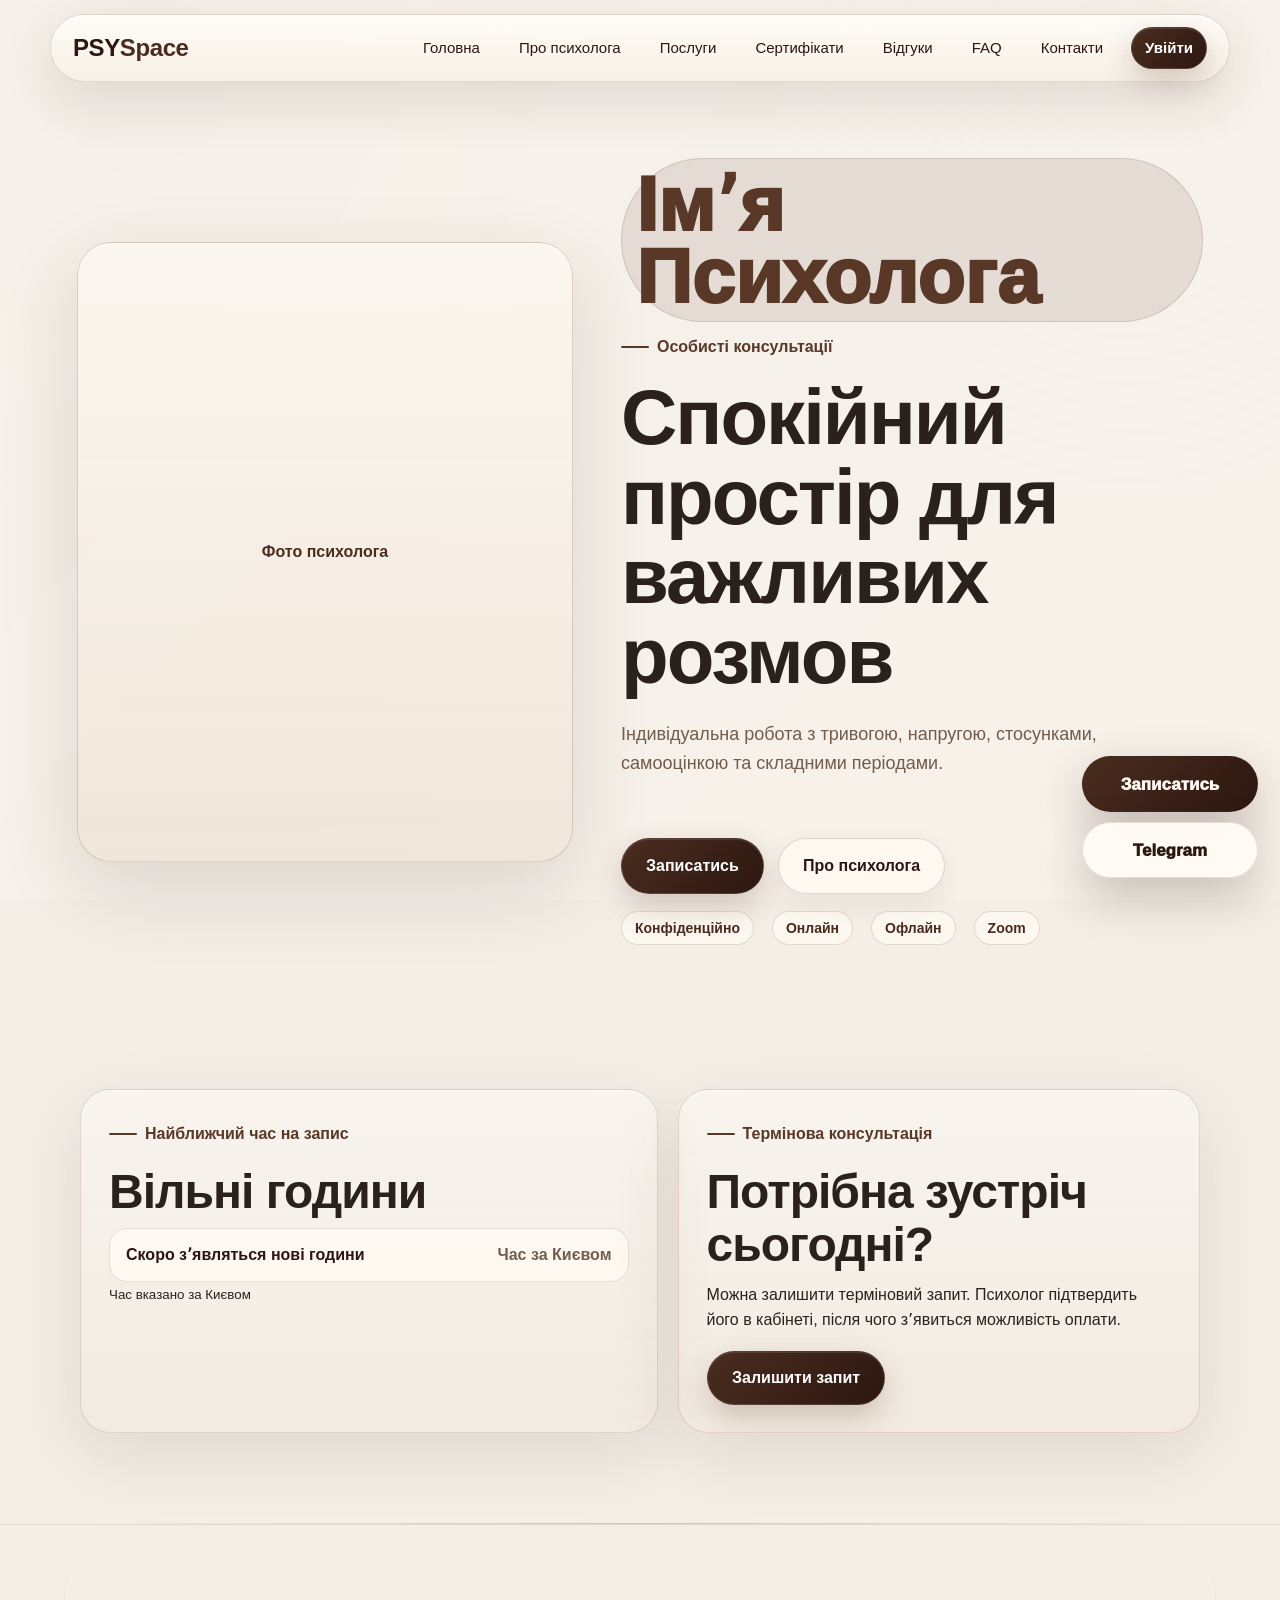
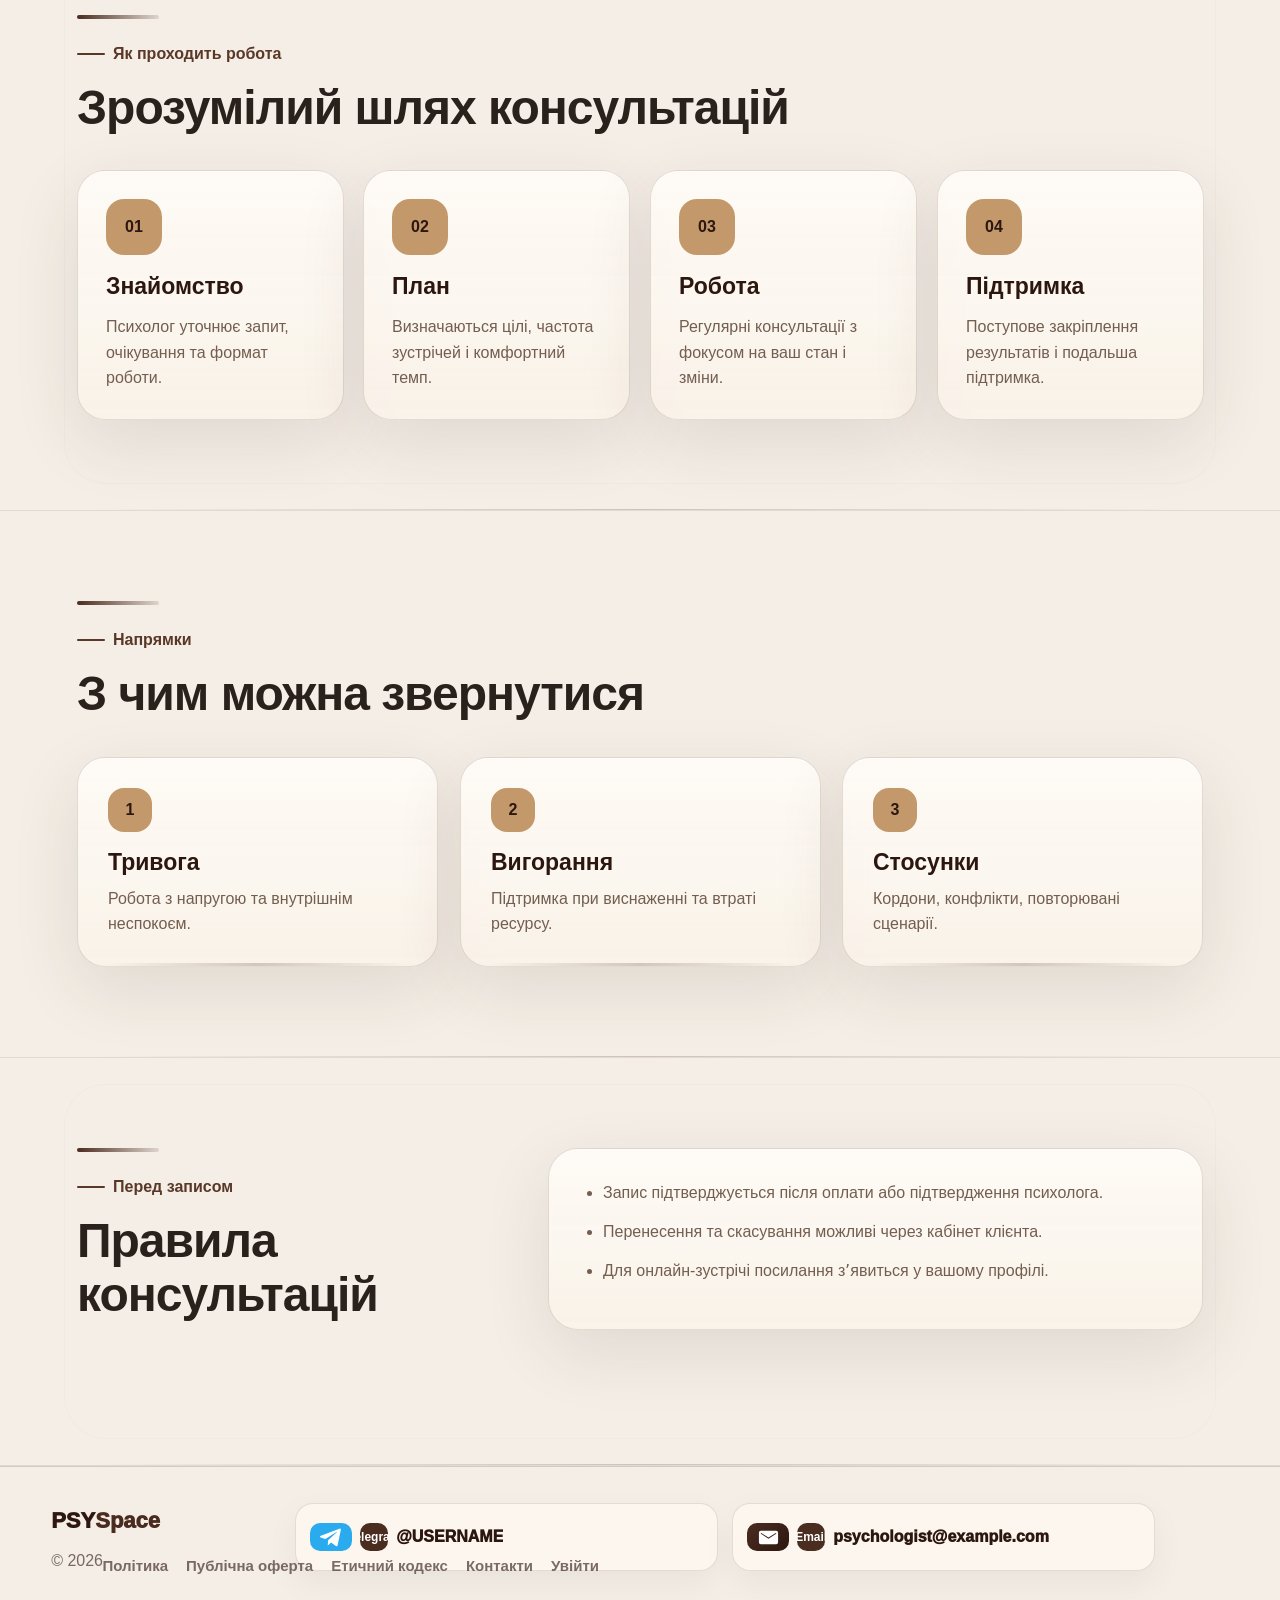
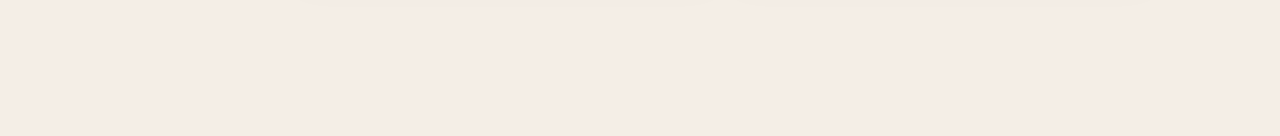
==== commit ef44b3cb: "Add files via upload" ====
--- a/index.html
+++ b/index.html
@@ -30,8 +30,8 @@
     <span>Фото психолога</span>
   </div>
   <div class="hero-content reveal">
-    <p class="eyebrow" data-site="homeEyebrow">Психологічна підтримка</p>
     <p class="psychologist-name-main" id="homePsychologistName" data-site="psychologistName">Імʼя Психолога</p>
+    <p class="eyebrow home-eyebrow" data-site="homeEyebrow">Психологічна підтримка</p>
     <h1 data-site="homeTitle">Простір для важливих розмов</h1>
     <p class="hero-text" data-site="homeText">Короткий опис психолога, підходу до роботи та формату консультацій. Цей текст можна редагувати в кабінеті психолога.</p>
     <div class="hero-actions">
@@ -94,7 +94,7 @@
     <p>© 2026</p>
   </div>
   <div class="footer-contacts" id="footerContacts"></div>
-  <div class="footer-links"><a href="privacy.html">Політика</a><a href="contacts.html">Контакти</a><a href="auth.html">Увійти</a></div>
+  <div class="footer-links"><a href="privacy.html">Політика</a><a href="offer.html">Публічна оферта</a><a href="ethics.html">Етичний кодекс</a><a href="contacts.html">Контакти</a><a href="auth.html">Увійти</a></div>
 </footer>
 <div class="fixed-cta" id="fixedCta">
   <a class="fixed-cta-book" href="services.html#booking">Записатись</a>
--- a/style.css
+++ b/style.css
@@ -3263,3 +3263,325 @@
   .fixed-cta a{min-width:148px!important;height:52px!important;font-size:16px!important}
 }
 /* CLEAN REBUILD FINAL END */
+
+
+
+/* PSYSPACE CLEAN V2 START */
+
+/* Global page structure: footer remains at bottom on short pages */
+html, body { min-height: 100%; }
+body {
+  min-height: 100vh;
+  display: flex;
+  flex-direction: column;
+  overflow-x: hidden;
+}
+main { flex: 1 0 auto; }
+.footer { flex-shrink: 0; }
+
+/* Smoother, stable animations */
+.reveal, .section, .info-card, .service-card, .contact-card, .footer-contact, .btn, .small-btn {
+  transition: transform .38s ease, opacity .38s ease, box-shadow .28s ease, background .28s ease;
+}
+.reveal { opacity: 1; transform: none; }
+.btn:hover, .small-btn:hover, .footer-contact:hover, .contact-card:hover { transform: translateY(-2px); }
+
+/* Home layout polish */
+.home-hero-new {
+  align-items: center;
+  gap: clamp(42px, 6vw, 92px);
+}
+.home-hero-new .hero-content {
+  display: flex;
+  flex-direction: column;
+  align-items: flex-start;
+  min-width: 0;
+}
+.psychologist-name-main {
+  order: 0;
+  margin: 0 0 12px;
+  max-width: 100%;
+  font-size: clamp(52px, 6vw, 98px);
+  line-height: .94;
+  letter-spacing: .005em;
+  font-weight: 950;
+  color: var(--brown, #2c1710);
+  word-break: normal;
+  overflow-wrap: normal;
+  text-wrap: balance;
+}
+.home-eyebrow,
+.home-hero-new .eyebrow {
+  order: 1;
+  margin: 0 0 18px;
+}
+.home-hero-new h1 {
+  order: 2;
+  margin-top: 0;
+  max-width: 900px;
+  text-wrap: balance;
+  overflow-wrap: normal;
+}
+.home-hero-new .hero-text { order: 3; max-width: 780px; }
+.home-hero-new .hero-actions {
+  order: 4;
+  margin-top: 28px;
+  display: flex;
+  flex-wrap: wrap;
+  gap: 14px;
+  align-items: center;
+}
+.trust-row {
+  order: 5;
+  margin-top: 18px;
+  display: flex;
+  flex-wrap: wrap;
+  gap: 10px 18px;
+  align-items: center;
+}
+.trust-row span {
+  display: inline-flex;
+  align-items: center;
+  min-height: 34px;
+  line-height: 1.1;
+  white-space: nowrap;
+}
+.urgent-mini .btn,
+.home-availability-card .btn {
+  margin-top: 18px;
+}
+
+/* Better home availability spacing */
+.home-availability-panel {
+  width: min(1120px, 100%);
+  margin: clamp(54px, 8vw, 96px) auto 0;
+  align-items: stretch;
+}
+.home-availability-card {
+  overflow: hidden;
+}
+.home-availability-card h2,
+.urgent-mini h2 {
+  text-wrap: balance;
+  line-height: 1.05;
+}
+.urgent-mini p {
+  max-width: 620px;
+  line-height: 1.55;
+}
+
+/* About page layout like previous good version */
+.split {
+  display: grid;
+  grid-template-columns: minmax(340px, 460px) minmax(0, 1fr);
+  grid-template-areas:
+    "photo facts"
+    "photo text";
+  gap: clamp(28px, 5vw, 72px);
+  align-items: start;
+}
+#psychologistPhoto,
+.photo-placeholder.instagram-photo-frame {
+  grid-area: photo;
+  width: 100%;
+  max-width: 460px;
+  min-height: 620px;
+  border-radius: 34px;
+  overflow: hidden;
+  align-self: start;
+}
+#psychologistPhoto img,
+.home-photo-frame img {
+  width: 100%;
+  height: 100%;
+  display: block;
+  object-fit: cover;
+}
+.about-facts-grid {
+  grid-area: facts;
+  display: grid;
+  grid-template-columns: repeat(4, minmax(130px, 1fr));
+  gap: 14px;
+  align-items: stretch;
+}
+.about-facts-grid article {
+  min-width: 0;
+  padding: 22px;
+  border-radius: 24px;
+  background: rgba(255,250,243,.62);
+  border: 1px solid rgba(75,45,32,.10);
+}
+.about-facts-grid span {
+  display: block;
+  margin-bottom: 8px;
+  font-size: 13px;
+  font-weight: 850;
+  color: rgba(44,23,16,.55);
+}
+.about-facts-grid strong {
+  display: block;
+  font-size: clamp(18px, 1.6vw, 26px);
+  line-height: 1.15;
+  overflow-wrap: normal;
+  word-break: normal;
+}
+.professional-path-card {
+  grid-area: text;
+  margin-top: clamp(18px, 3vw, 42px);
+  padding: clamp(32px, 4vw, 52px);
+  border-radius: 34px;
+  background: rgba(255,250,243,.58);
+  border: 1px solid rgba(75,45,32,.10);
+}
+.professional-path-card h2 {
+  margin-top: 0;
+  line-height: 1.02;
+  text-wrap: balance;
+}
+#aboutExtraGrid.cards {
+  display: grid;
+  grid-template-columns: repeat(3, minmax(240px, 1fr));
+  gap: 18px;
+}
+#aboutExtraGrid .info-card {
+  min-height: 170px;
+}
+
+/* Contacts page and addresses */
+.contacts-grid {
+  align-items: stretch;
+  margin-top: 0;
+}
+.contact-card {
+  background: rgba(255,250,243,.70);
+  border: 1px solid rgba(75,45,32,.10);
+  box-shadow: 0 16px 44px rgba(44,23,16,.055);
+}
+.offline-address-section {
+  padding-top: clamp(44px, 6vw, 80px);
+}
+.address-grid {
+  display: grid;
+  grid-template-columns: repeat(2, minmax(260px, 1fr));
+  gap: 22px;
+  margin-top: 28px;
+}
+.address-card {
+  display: grid;
+  grid-template-columns: 62px minmax(0,1fr);
+  gap: 18px;
+  align-items: start;
+  padding: clamp(24px, 3vw, 34px);
+  min-height: 230px;
+  border-radius: 34px;
+  background: rgba(255,250,243,.70);
+  border: 1px solid rgba(75,45,32,.10);
+  box-shadow: 0 18px 48px rgba(44,23,16,.055);
+  text-decoration: none;
+  color: inherit;
+}
+.address-pin {
+  width: 56px;
+  height: 56px;
+  border-radius: 18px;
+  display: inline-flex;
+  align-items: center;
+  justify-content: center;
+  background: linear-gradient(135deg,#4b2d20,#2c1710);
+  color: #fffaf3;
+}
+.address-pin svg { width: 30px; height: 30px; display: block; }
+.address-card small {
+  display: block;
+  margin-bottom: 8px;
+  color: rgba(44,23,16,.58);
+  font-weight: 850;
+}
+.address-card h3 {
+  margin: 0 0 6px;
+  font-size: clamp(34px, 3vw, 52px);
+  line-height: 1.02;
+}
+.address-card p { margin: 0 0 22px; }
+.address-card .small-btn { width: max-content; }
+
+/* Footer improvements */
+.footer.premium-footer {
+  width: 100%;
+  margin-top: auto;
+  min-height: 270px;
+}
+.footer-contacts {
+  align-self: start;
+}
+.footer-contact {
+  background: rgba(255,250,243,.72);
+}
+.footer-links {
+  max-width: min(720px, 70vw);
+}
+
+/* Legal pages */
+.legal-card {
+  max-width: 980px;
+  padding: clamp(28px,4vw,52px);
+  border-radius: 34px;
+  background: rgba(255,250,243,.68);
+  border: 1px solid rgba(75,45,32,.10);
+}
+.legal-card h2 { margin-top: 0; }
+.legal-card h2 + p, .legal-card p, .legal-card li { line-height: 1.65; }
+
+/* Admin notes */
+.admin-note {
+  padding: 16px 18px;
+  border-radius: 18px;
+  background: rgba(255,250,243,.68);
+  border: 1px solid rgba(75,45,32,.10);
+}
+
+/* Fixed CTA should always be viewport-fixed */
+.fixed-cta {
+  position: fixed !important;
+  right: max(22px, env(safe-area-inset-right)) !important;
+  bottom: calc(22px + env(safe-area-inset-bottom)) !important;
+}
+
+/* Mobile */
+@media (max-width: 980px) {
+  .home-hero-new {
+    grid-template-columns: 1fr;
+    gap: 28px;
+  }
+  .psychologist-name-main {
+    font-size: clamp(42px, 13vw, 72px);
+  }
+  .split {
+    grid-template-columns: 1fr;
+    grid-template-areas:
+      "photo"
+      "facts"
+      "text";
+  }
+  #psychologistPhoto,
+  .photo-placeholder.instagram-photo-frame {
+    max-width: 100%;
+    min-height: 460px;
+  }
+  .about-facts-grid {
+    grid-template-columns: repeat(2, minmax(0,1fr));
+  }
+  #aboutExtraGrid.cards,
+  .address-grid {
+    grid-template-columns: 1fr;
+  }
+}
+@media (max-width: 640px) {
+  .trust-row { gap: 8px; }
+  .trust-row span { min-height: 32px; font-size: 14px; }
+  .about-facts-grid { grid-template-columns: 1fr; }
+  .address-card {
+    grid-template-columns: 1fr;
+  }
+}
+/* PSYSPACE CLEAN V2 END */
